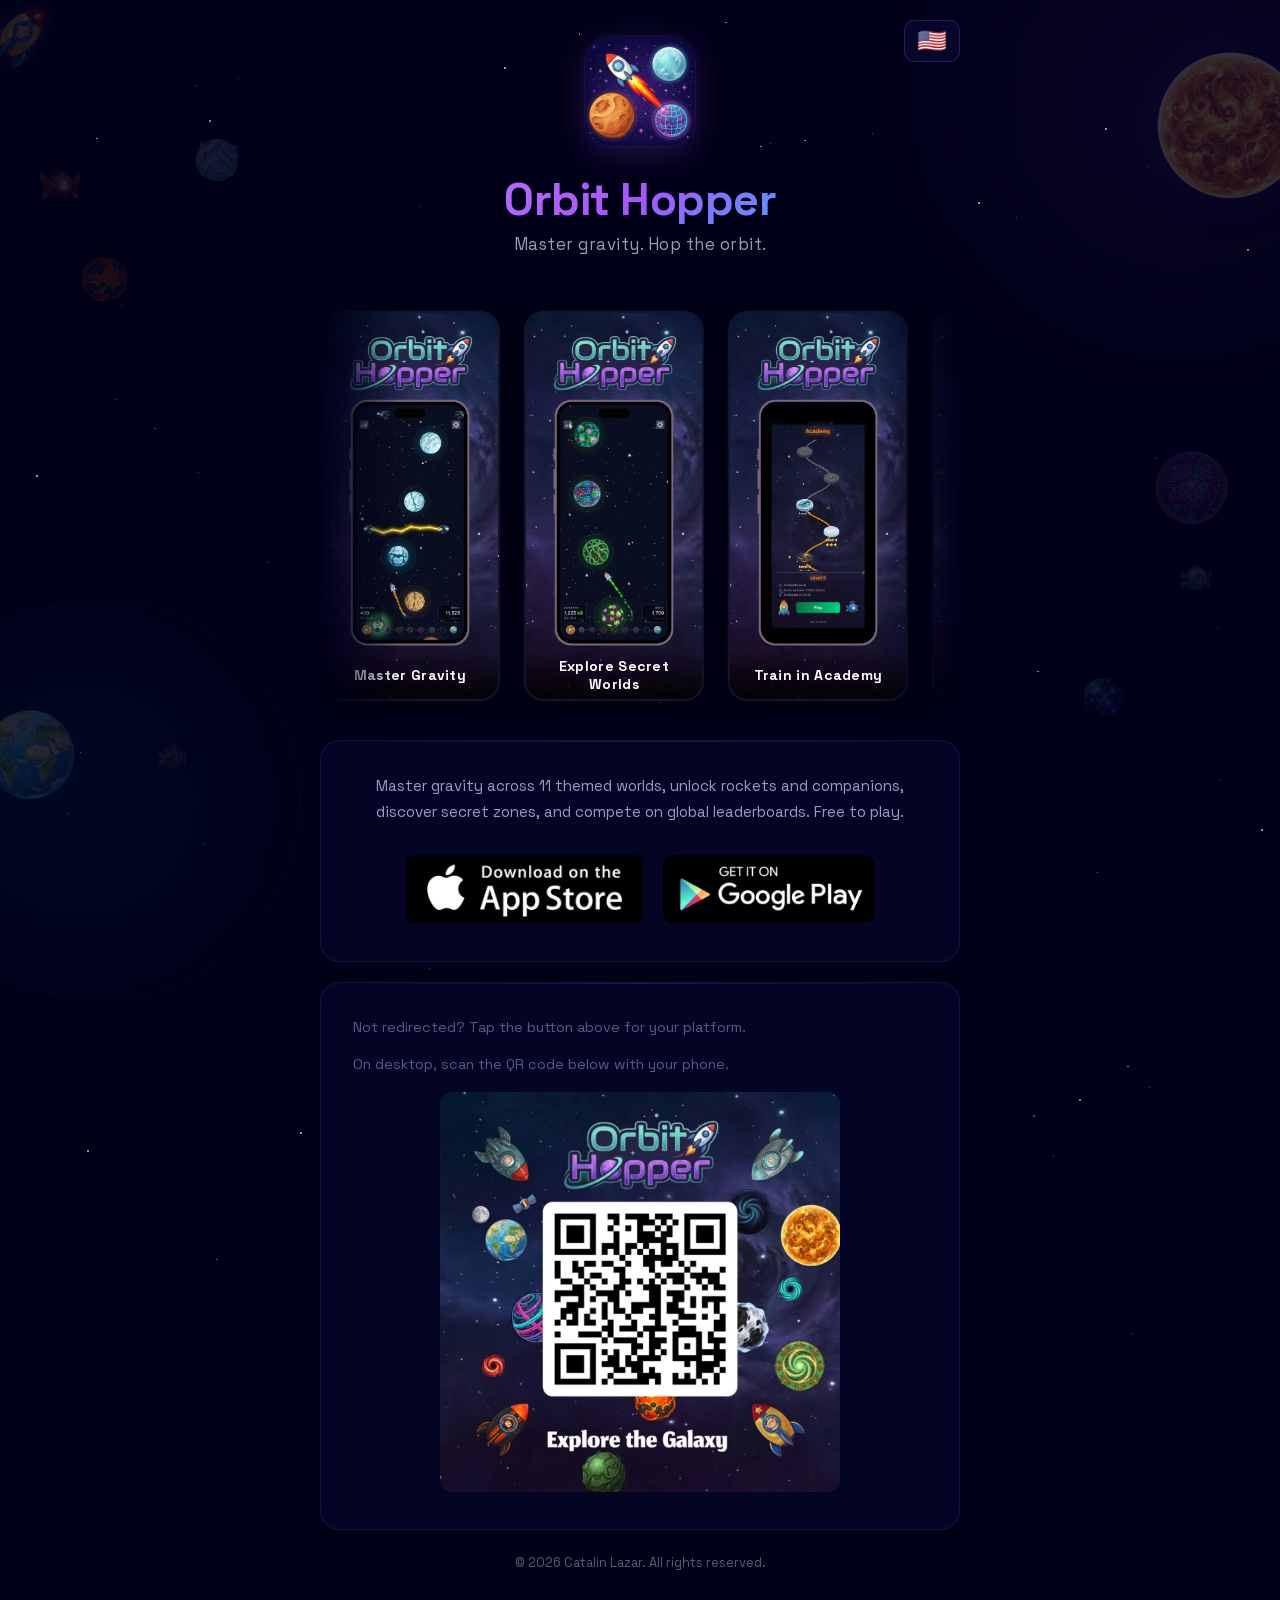
==== index.html @ 87f7fd0f "download buttons" ====
<!DOCTYPE html>
<html lang="en">
<head>
    <meta charset="UTF-8">
    <meta name="viewport" content="width=device-width, initial-scale=1.0">
    <link rel="icon" type="image/png" sizes="32x32" href="assets/logo.png">
    <link rel="icon" type="image/png" sizes="192x192" href="assets/logo.png">
    <link rel="apple-touch-icon" sizes="180x180" href="assets/logo.png">
    <meta name="theme-color" content="#000018">
    <title>Orbit Hopper - Physics Arcade Space Adventure</title>
    <meta name="description" content="Orbit Hopper — a physics-based arcade space game. Master gravity across 11 themed worlds, unlock rockets and companions, and compete on global leaderboards. Free on iOS and Android.">
    <link rel="canonical" href="https://orbit-hopper.com/">
    <meta property="og:type" content="website">
    <meta property="og:url" content="https://orbit-hopper.com/">
    <meta property="og:title" content="Orbit Hopper - Physics Arcade Space Adventure">
    <meta property="og:description" content="Master gravity across 11 themed worlds. Free on iOS and Android.">
    <meta property="og:image" content="https://orbit-hopper.com/assets/og-image.jpg">
    <meta property="og:image:alt" content="Orbit Hopper — Master gravity. Hop the orbit.">
    <meta name="twitter:card" content="summary_large_image">
    <meta name="twitter:title" content="Orbit Hopper - Physics Arcade Space Adventure">
    <meta name="twitter:description" content="Master gravity across 11 themed worlds. Free on iOS and Android.">
    <meta name="twitter:image" content="https://orbit-hopper.com/assets/og-image.jpg">
    <link rel="stylesheet" href="fonts.css">
    <link rel="stylesheet" href="carousel.css">
    <link rel="preload" as="image" href="assets/logo.png">
    <link rel="preload" as="image" href="assets/screenshot-1-540w.webp" type="image/webp">
    <style>
        * { margin: 0; padding: 0; box-sizing: border-box; }

        :root {
            --bg-deep: #000018;
            --bg-mid: #00002E;
            --accent-primary: #A855F7;
            --accent-primary-dark: #8B3FD4;
            --accent-cyan: #00E5FF;
            --accent-purple: #A855F7;
            --text-primary: #e8e8f0;
            --text-secondary: #9a9ac0;
            --text-muted: #5a5a7e;
            --card-bg: rgba(8, 8, 48, 0.6);
            --card-border: rgba(168,85,247,0.12);
        }

        body {
            font-family: 'Space Grotesk', -apple-system, BlinkMacSystemFont, 'Segoe UI', Roboto, sans-serif;
            background: var(--bg-deep);
            color: var(--text-primary);
            min-height: 100vh;
            overflow-x: hidden;
            position: relative;
        }

        /* ===== PARALLAX STARFIELD ===== */
        .stars-layer {
            position: fixed;
            inset: 0;
            pointer-events: none;
            z-index: 0;
        }
        .stars-far, .stars-mid, .stars-near {
            position: absolute;
            inset: -50%;
            width: 200%;
            height: 200%;
        }
        .star {
            position: absolute;
            border-radius: 50%;
            background: white;
        }
        .stars-far .star {
            width: 1px; height: 1px;
            opacity: 0.4;
            animation: twinkle-slow 6s ease-in-out infinite alternate;
        }
        .stars-mid .star {
            width: 1.5px; height: 1.5px;
            opacity: 0.6;
            animation: twinkle-mid 4s ease-in-out infinite alternate;
        }
        .stars-near .star {
            width: 2px; height: 2px;
            opacity: 0.8;
            animation: twinkle-fast 3s ease-in-out infinite alternate;
        }
        .star.colored-orange { background: var(--accent-primary); }
        .star.colored-cyan { background: var(--accent-cyan); }
        .star.colored-purple { background: var(--accent-purple); }

        @keyframes twinkle-slow {
            0%, 100% { opacity: 0.3; }
            50% { opacity: 0.6; }
        }
        @keyframes twinkle-mid {
            0%, 100% { opacity: 0.4; }
            50% { opacity: 0.8; }
        }
        @keyframes twinkle-fast {
            0%, 100% { opacity: 0.5; }
            50% { opacity: 1; }
        }

        /* ===== NEBULA GLOW ===== */
        .nebula {
            position: fixed;
            border-radius: 50%;
            filter: blur(80px);
            pointer-events: none;
            z-index: 0;
        }
        .nebula-1 {
            width: 500px; height: 500px;
            top: -150px; right: -150px;
            background: radial-gradient(circle, rgba(168,85,247,0.08) 0%, transparent 70%);
        }
        .nebula-2 {
            width: 400px; height: 400px;
            bottom: -100px; left: -120px;
            background: radial-gradient(circle, rgba(0,229,255,0.06) 0%, transparent 70%);
        }
        .nebula-3 {
            width: 300px; height: 300px;
            top: 40%; left: 50%;
            transform: translateX(-50%);
            background: radial-gradient(circle, rgba(168,85,247,0.04) 0%, transparent 70%);
        }

        /* ===== FLOATING PLANETS (real game assets) ===== */
        .scene-planet {
            position: fixed;
            pointer-events: none;
            z-index: 0;
        }
        .scene-planet img {
            width: 100%;
            height: 100%;
            object-fit: contain;
        }
        .planet-sun {
            width: 160px; height: 160px;
            top: 5%; right: -30px;
            opacity: 0.18;
            animation: float-slow 20s ease-in-out infinite;
            filter: drop-shadow(0 0 30px rgba(168,85,247,0.3));
        }
        .planet-earth {
            width: 110px; height: 110px;
            bottom: 10%; left: -25px;
            opacity: 0.16;
            animation: float-slow 25s ease-in-out infinite reverse;
            filter: drop-shadow(0 0 20px rgba(0,229,255,0.2));
        }
        .planet-neon {
            width: 75px; height: 75px;
            top: 50%; right: 4%;
            opacity: 0.14;
            animation: float-slow 18s ease-in-out infinite;
            filter: drop-shadow(0 0 15px rgba(168,85,247,0.2));
        }
        .planet-lava {
            width: 55px; height: 55px;
            top: 28%; left: 6%;
            opacity: 0.12;
            animation: float-slow 15s ease-in-out infinite;
            filter: drop-shadow(0 0 12px rgba(255,100,0,0.2));
        }
        .planet-crystal {
            width: 45px; height: 45px;
            top: 75%; right: 12%;
            opacity: 0.10;
            animation: float-slow 22s ease-in-out 3s infinite;
            filter: drop-shadow(0 0 10px rgba(0,150,255,0.15));
        }
        .planet-ice {
            width: 50px; height: 50px;
            top: 15%; left: 15%;
            opacity: 0.10;
            animation: float-slow 19s ease-in-out 1s infinite reverse;
            filter: drop-shadow(0 0 10px rgba(180,220,255,0.15));
        }

        @keyframes float-slow {
            0%, 100% { transform: translateY(0px) rotate(0deg); }
            33% { transform: translateY(-15px) rotate(1deg); }
            66% { transform: translateY(10px) rotate(-1deg); }
        }

        /* ===== FLOATING ROCKET ===== */
        .scene-rocket {
            position: fixed;
            z-index: 0;
            pointer-events: none;
            animation: rocket-drift 30s linear infinite;
            opacity: 0.18;
        }
        .scene-rocket img {
            width: 44px;
            height: auto;
            transform: rotate(45deg);
            filter: drop-shadow(0 0 10px rgba(168,85,247,0.5));
        }
        .scene-rocket .rocket-trail {
            position: absolute;
            bottom: 8px; left: 50%;
            width: 4px; height: 24px;
            background: linear-gradient(to bottom, rgba(168,85,247,0.7), rgba(0,229,255,0.3), transparent);
            transform: translateX(-50%) rotate(-30deg);
            transform-origin: top center;
            filter: blur(2px);
            border-radius: 2px;
        }

        @keyframes rocket-drift {
            0% { top: 85%; left: -5%; opacity: 0; }
            5% { opacity: 0.18; }
            90% { opacity: 0.18; }
            100% { top: -10%; left: 105%; opacity: 0; }
        }

        /* ===== SHOOTING STARS ===== */
        .shooting-star {
            position: fixed;
            pointer-events: none;
            z-index: 0;
            width: 80px;
            height: 1px;
            background: linear-gradient(to right, rgba(255,255,255,0.8), transparent);
            opacity: 0;
        }
        .shooting-star-1 {
            top: 15%; left: 20%;
            transform: rotate(-35deg);
            animation: shoot 8s 2s ease-out infinite;
        }
        .shooting-star-2 {
            top: 40%; left: 60%;
            transform: rotate(45deg);
            animation: shoot 12s 6s ease-out infinite;
        }
        .shooting-star-3 {
            top: 70%; left: 10%;
            transform: rotate(-40deg);
            animation: shoot 10s 9s ease-out infinite;
        }

        @keyframes shoot {
            0% { opacity: 0; transform: rotate(-35deg) translateX(0); }
            2% { opacity: 1; }
            8% { opacity: 0; transform: rotate(-35deg) translateX(300px); }
            100% { opacity: 0; }
        }

        /* ===== ORBITAL RINGS ===== */
        .orbit-ring {
            position: fixed;
            border: 1px solid rgba(168,85,247,0.04);
            border-radius: 50%;
            pointer-events: none;
            z-index: 0;
            animation: orbit-spin 60s linear infinite;
        }
        .orbit-ring-1 {
            width: 600px; height: 600px;
            top: -200px; right: -200px;
        }
        .orbit-ring-2 {
            width: 400px; height: 400px;
            bottom: -100px; left: -100px;
            animation-duration: 45s;
            animation-direction: reverse;
            border-color: rgba(0,229,255,0.04);
        }

        @keyframes orbit-spin {
            from { transform: rotate(0deg); }
            to { transform: rotate(360deg); }
        }

        /* ===== COMPANION CHARACTERS (real game assets) ===== */
        .companion {
            position: fixed;
            pointer-events: none;
            z-index: 0;
        }
        .companion img {
            width: 100%;
            height: 100%;
            object-fit: contain;
        }
        .companion-1 {
            width: 45px; height: 45px;
            top: 18%; left: 3%;
            opacity: 0.12;
            animation: float-companion 12s ease-in-out infinite;
            filter: drop-shadow(0 0 6px rgba(168,85,247,0.3));
        }
        .companion-2 {
            width: 40px; height: 40px;
            top: 62%; right: 5%;
            opacity: 0.10;
            animation: float-companion 16s ease-in-out infinite reverse;
            filter: drop-shadow(0 0 6px rgba(0,229,255,0.3));
        }
        .companion-3 {
            width: 38px; height: 38px;
            top: 82%; left: 12%;
            opacity: 0.10;
            animation: float-companion 14s ease-in-out 2s infinite;
            filter: drop-shadow(0 0 6px rgba(168,85,247,0.3));
        }
        @keyframes float-companion {
            0%, 100% { transform: translateY(0px) scale(1); }
            50% { transform: translateY(-20px) scale(1.1); }
        }

        /* ===== PAGE LAYOUT ===== */
        .page-wrapper {
            display: flex;
            justify-content: center;
            align-items: center;
            min-height: 100vh;
            padding: 20px;
            position: relative;
            z-index: 1;
        }

        .container {
            max-width: 640px;
            width: 100%;
            text-align: center;
            position: relative;
        }

        /* ===== NAVIGATION ===== */
        .back-link {
            display: inline-flex;
            align-items: center;
            gap: 6px;
            text-align: left;
            margin-bottom: 2rem;
            font-size: 0.85rem;
            color: var(--text-muted);
            text-decoration: none;
            transition: all 0.3s ease;
            float: left;
        }
        .back-link:hover {
            color: var(--accent-cyan);
            transform: translateX(-3px);
            text-decoration: none;
        }

        /* ===== HERO ===== */
        .hero {
            clear: both;
            padding-top: 1rem;
            margin-bottom: 2.5rem;
        }
        .logo {
            width: 110px;
            height: 110px;
            margin: 0 auto 1.25rem;
            border-radius: 24px;
            box-shadow: 0 8px 32px rgba(168,85,247,0.2), 0 0 0 1px rgba(168,85,247,0.1);
            transition: transform 0.4s ease, box-shadow 0.4s ease;
        }
        .logo:hover {
            transform: scale(1.05) translateY(-2px);
            box-shadow: 0 12px 40px rgba(168,85,247,0.3), 0 0 0 1px rgba(168,85,247,0.2);
        }
        h1 {
            font-size: 2.8rem;
            font-weight: 700;
            margin-bottom: 0.3rem;
            background: linear-gradient(135deg, #C084FC, #A855F7, #00E5FF);
            -webkit-background-clip: text;
            -webkit-text-fill-color: transparent;
            background-clip: text;
            letter-spacing: -0.5px;
        }
        .tagline {
            font-size: 1.05rem;
            color: var(--text-secondary);
            letter-spacing: 0.5px;
        }

        /* ===== CARDS ===== */
        .card {
            background: var(--card-bg);
            border: 1px solid var(--card-border);
            border-radius: 20px;
            padding: 2rem;
            margin-bottom: 1.25rem;
            text-align: center;
            backdrop-filter: blur(12px);
            -webkit-backdrop-filter: blur(12px);
            transition: all 0.4s ease;
            position: relative;
            overflow: hidden;
        }
        .card::before {
            content: '';
            position: absolute;
            top: 0; left: 0; right: 0;
            height: 1px;
            background: linear-gradient(90deg, transparent, rgba(168,85,247,0.2), transparent);
        }
        .card:hover {
            border-color: rgba(168,85,247,0.22);
            transform: translateY(-2px);
            box-shadow: 0 8px 30px rgba(0,0,0,0.3), 0 0 0 1px rgba(168,85,247,0.08);
        }
        .card p {
            line-height: 1.7;
            color: var(--text-secondary);
            margin-bottom: 0.75rem;
            font-size: 0.95rem;
        }

        /* ===== REDIRECT STATUS ===== */
        .redirect-msg {
            font-size: 1.05rem;
            color: var(--accent-cyan);
            margin-bottom: 1.5rem;
            font-weight: 500;
        }

        /* ===== STORE BUTTONS ===== */
        .store-buttons {
            display: flex;
            flex-wrap: wrap;
            justify-content: center;
            align-items: center;
            gap: 1rem 1.25rem;
            margin-top: 0.5rem;
            padding: 6px 0;
        }
        .store-btn {
            display: block;
            line-height: 0;
            transition: transform 0.3s ease;
        }
        .store-btn:hover {
            transform: translateY(-3px) scale(1.02);
            text-decoration: none;
        }
        .store-btn img {
            display: block;
            width: auto;
            height: clamp(46px, 11vw, 68px);
        }

        a {
            color: var(--accent-cyan);
            text-decoration: none;
        }
        a:hover {
            text-decoration: underline;
        }

        .footer {
            margin-top: 1.5rem;
            padding-bottom: 2rem;
            font-size: 0.8rem;
            color: var(--text-muted);
        }

        .spinner {
            display: inline-block;
            width: 18px;
            height: 18px;
            border: 2px solid var(--accent-cyan);
            border-top-color: transparent;
            border-radius: 50%;
            animation: spin 0.8s linear infinite;
            vertical-align: middle;
            margin-right: 0.5rem;
        }
        @keyframes spin {
            to { transform: rotate(360deg); }
        }
        #redirect-status {
            display: none;
        }

        .hint-card {
            text-align: left;
        }
        .hint-card p {
            font-size: 0.9rem;
            color: var(--text-muted);
        }

        /* ===== RESPONSIVE ===== */
        @media (max-width: 640px) {
            h1 { font-size: 2.2rem; }
            .card { padding: 1.5rem; }
            .planet-sun { width: 110px; height: 110px; }
            .planet-earth { width: 80px; height: 80px; }
            .planet-neon { width: 50px; height: 50px; }
            .planet-lava { width: 40px; height: 40px; }
            .planet-crystal { width: 30px; height: 30px; }
            .planet-ice { width: 35px; height: 35px; }
        }
    </style>
</head>
<body>
    <!-- Parallax Starfield -->
    <div class="stars-layer">
        <div class="stars-far" id="stars-far"></div>
        <div class="stars-mid" id="stars-mid"></div>
        <div class="stars-near" id="stars-near"></div>
    </div>

    <!-- Nebula Glows -->
    <div class="nebula nebula-1"></div>
    <div class="nebula nebula-2"></div>
    <div class="nebula nebula-3"></div>

    <!-- Orbital Rings -->
    <div class="orbit-ring orbit-ring-1"></div>
    <div class="orbit-ring orbit-ring-2"></div>

    <!-- Floating Planets (real game assets) -->
    <div class="scene-planet planet-sun"><img src="assets/sun.png" alt=""></div>
    <div class="scene-planet planet-earth"><img src="assets/earth.png" alt=""></div>
    <div class="scene-planet planet-neon"><img src="assets/planets/neon.png" alt=""></div>
    <div class="scene-planet planet-lava"><img src="assets/planets/lava.png" alt=""></div>
    <div class="scene-planet planet-crystal"><img src="assets/planets/crystal.png" alt=""></div>
    <div class="scene-planet planet-ice"><img src="assets/planets/ice.png" alt=""></div>

    <!-- Floating Rocket -->
    <div class="scene-rocket">
        <img src="assets/rockets/rocket_commander.png" alt="">
        <div class="rocket-trail"></div>
    </div>

    <!-- Shooting Stars -->
    <div class="shooting-star shooting-star-1"></div>
    <div class="shooting-star shooting-star-2"></div>
    <div class="shooting-star shooting-star-3"></div>

    <!-- Companions (real game assets) -->
    <div class="companion companion-1"><img src="assets/companions/companion_phoenix.png" alt=""></div>
    <div class="companion companion-2"><img src="assets/companions/companion_orbiter.png" alt=""></div>
    <div class="companion companion-3"><img src="assets/companions/companion_sentinel.png" alt=""></div>

    <!-- Page Content -->
    <div class="page-wrapper">
        <div class="container">
            <div class="hero">
                <img class="logo" src="assets/logo.png" alt="Orbit Hopper">
                <h1>Orbit Hopper</h1>
                <p class="tagline" data-i18n="landing_tagline">Master gravity. Hop the orbit.</p>
            </div>

            <!-- Screenshot Carousel -->
            <div class="carousel-section">
                <div class="carousel-track" id="carousel-track">
                    <div class="carousel-item"><div class="carousel-frame"><picture><source type="image/webp" srcset="assets/screenshot-1-540w.webp"><img src="assets/screenshot-1.png" alt="Master Gravity" loading="lazy"></picture><span class="carousel-caption" data-i18n="ss_1">Master Gravity</span></div></div>
                    <div class="carousel-item"><div class="carousel-frame"><picture><source type="image/webp" srcset="assets/screenshot-2-540w.webp"><img src="assets/screenshot-2.png" alt="Explore Secret Worlds" loading="lazy"></picture><span class="carousel-caption" data-i18n="ss_2">Explore Secret Worlds</span></div></div>
                    <div class="carousel-item"><div class="carousel-frame"><picture><source type="image/webp" srcset="assets/screenshot-3-540w.webp"><img src="assets/screenshot-3.png" alt="Train in Academy" loading="lazy"></picture><span class="carousel-caption" data-i18n="ss_3">Train in Academy</span></div></div>
                    <div class="carousel-item"><div class="carousel-frame"><picture><source type="image/webp" srcset="assets/screenshot-4-540w.webp"><img src="assets/screenshot-4.png" alt="Complete Events" loading="lazy"></picture><span class="carousel-caption" data-i18n="ss_4">Complete Events</span></div></div>
                    <div class="carousel-item"><div class="carousel-frame"><picture><source type="image/webp" srcset="assets/screenshot-5-540w.webp"><img src="assets/screenshot-5.png" alt="Unlock Your Potential" loading="lazy"></picture><span class="carousel-caption" data-i18n="ss_5">Unlock Your Potential</span></div></div>
                    <div class="carousel-item"><div class="carousel-frame"><picture><source type="image/webp" srcset="assets/screenshot-6-540w.webp"><img src="assets/screenshot-6.png" alt="Take Risks" loading="lazy"></picture><span class="carousel-caption" data-i18n="ss_6">Take Risks</span></div></div>
                    <div class="carousel-item"><div class="carousel-frame"><picture><source type="image/webp" srcset="assets/screenshot-7-540w.webp"><img src="assets/screenshot-7.png" alt="Find New Friends" loading="lazy"></picture><span class="carousel-caption" data-i18n="ss_7">Find New Friends</span></div></div>
                    <div class="carousel-item"><div class="carousel-frame"><picture><source type="image/webp" srcset="assets/screenshot-8-540w.webp"><img src="assets/screenshot-8.png" alt="Find Your Way Home" loading="lazy"></picture><span class="carousel-caption" data-i18n="ss_8">Find Your Way Home</span></div></div>
                </div>
            </div>

            <div class="card">
                <p style="margin-bottom: 1.5rem;" data-i18n="download_desc">Master gravity across 11 themed worlds, unlock rockets and companions, discover secret zones, and compete on global leaderboards. Free to play.</p>

                <div class="store-buttons">
                    <a id="btn-appstore" class="store-btn" href="#" target="_blank" rel="noopener" aria-label="Download on the App Store">
                        <picture>
                            <source type="image/webp" srcset="assets/app-store-540w.webp">
                            <img src="assets/app-store.png" alt="Download on the App Store" width="540" height="155">
                        </picture>
                    </a>
                    <a id="btn-playstore" class="store-btn" href="#" target="_blank" rel="noopener" aria-label="Get it on Google Play">
                        <picture>
                            <source type="image/webp" srcset="assets/google-play-540w.webp">
                            <img src="assets/google-play.png" alt="Get it on Google Play" width="540" height="174">
                        </picture>
                    </a>
                </div>
            </div>

            <div class="card hint-card">
                <p data-i18n="download_hint_1">Not redirected? Tap the button above for your platform.</p>
                <p data-i18n="download_hint_2">On desktop, scan the QR code below with your phone.</p>
                <picture style="display:block; text-align:center; margin-top:1rem;">
                    <source type="image/webp" srcset="assets/qr-download-300w.webp 300w, assets/qr-download-540w.webp 540w" sizes="(max-width: 400px) 300px, 540px">
                    <img src="assets/qr-download.png" alt="QR Code - Download Orbit Hopper" loading="lazy" style="width:100%; max-width:400px; height:auto; border-radius:12px;">
                </picture>
            </div>

            <p class="footer" data-i18n="footer">&copy; 2026 Catalin Lazar. All rights reserved.</p>
        </div>
    </div>

    <script>
        document.getElementById('btn-appstore').href = 'https://apps.apple.com/us/app/orbit-hopper/id6759779021';
        document.getElementById('btn-playstore').href = 'https://play.google.com/store/apps/details?id=com.orbithop.orbit_hop';
    </script>

    <!-- Lightbox -->
    <div class="lightbox" id="lightbox">
        <div class="lightbox-content">
            <img id="lightbox-img" src="" alt="Screenshot">
            <span class="lightbox-caption" id="lightbox-caption"></span>
        </div>
    </div>

    <link rel="stylesheet" href="i18n.css">
    <script src="translations.js"></script>
    <script src="carousel.js"></script>
    <script>document.addEventListener('DOMContentLoaded', initI18n);</script>

    <script type="module" src="ref-tracking.js"></script>
</body>
</html>
---- fonts.css ----
/* latin-ext */
@font-face {
  font-family: 'Space Grotesk';
  font-style: normal;
  font-weight: 400;
  font-display: block;
  src: url(assets/fonts/space-grotesk-latin-ext-400.woff2) format('woff2');
  unicode-range: U+0100-02BA, U+02BD-02C5, U+02C7-02CC, U+02CE-02D7, U+02DD-02FF, U+0304, U+0308, U+0329, U+1D00-1DBF, U+1E00-1E9F, U+1EF2-1EFF, U+2020, U+20A0-20AB, U+20AD-20C0, U+2113, U+2C60-2C7F, U+A720-A7FF;
}
/* latin */
@font-face {
  font-family: 'Space Grotesk';
  font-style: normal;
  font-weight: 400;
  font-display: block;
  src: url(assets/fonts/space-grotesk-latin-400.woff2) format('woff2');
  unicode-range: U+0000-00FF, U+0131, U+0152-0153, U+02BB-02BC, U+02C6, U+02DA, U+02DC, U+0304, U+0308, U+0329, U+2000-206F, U+20AC, U+2122, U+2191, U+2193, U+2212, U+2215, U+FEFF, U+FFFD;
}
/* latin-ext */
@font-face {
  font-family: 'Space Grotesk';
  font-style: normal;
  font-weight: 500;
  font-display: block;
  src: url(assets/fonts/space-grotesk-latin-ext-500.woff2) format('woff2');
  unicode-range: U+0100-02BA, U+02BD-02C5, U+02C7-02CC, U+02CE-02D7, U+02DD-02FF, U+0304, U+0308, U+0329, U+1D00-1DBF, U+1E00-1E9F, U+1EF2-1EFF, U+2020, U+20A0-20AB, U+20AD-20C0, U+2113, U+2C60-2C7F, U+A720-A7FF;
}
/* latin */
@font-face {
  font-family: 'Space Grotesk';
  font-style: normal;
  font-weight: 500;
  font-display: block;
  src: url(assets/fonts/space-grotesk-latin-500.woff2) format('woff2');
  unicode-range: U+0000-00FF, U+0131, U+0152-0153, U+02BB-02BC, U+02C6, U+02DA, U+02DC, U+0304, U+0308, U+0329, U+2000-206F, U+20AC, U+2122, U+2191, U+2193, U+2212, U+2215, U+FEFF, U+FFFD;
}
/* latin-ext */
@font-face {
  font-family: 'Space Grotesk';
  font-style: normal;
  font-weight: 600;
  font-display: block;
  src: url(assets/fonts/space-grotesk-latin-ext-600.woff2) format('woff2');
  unicode-range: U+0100-02BA, U+02BD-02C5, U+02C7-02CC, U+02CE-02D7, U+02DD-02FF, U+0304, U+0308, U+0329, U+1D00-1DBF, U+1E00-1E9F, U+1EF2-1EFF, U+2020, U+20A0-20AB, U+20AD-20C0, U+2113, U+2C60-2C7F, U+A720-A7FF;
}
/* latin */
@font-face {
  font-family: 'Space Grotesk';
  font-style: normal;
  font-weight: 600;
  font-display: block;
  src: url(assets/fonts/space-grotesk-latin-600.woff2) format('woff2');
  unicode-range: U+0000-00FF, U+0131, U+0152-0153, U+02BB-02BC, U+02C6, U+02DA, U+02DC, U+0304, U+0308, U+0329, U+2000-206F, U+20AC, U+2122, U+2191, U+2193, U+2212, U+2215, U+FEFF, U+FFFD;
}
/* latin-ext */
@font-face {
  font-family: 'Space Grotesk';
  font-style: normal;
  font-weight: 700;
  font-display: block;
  src: url(assets/fonts/space-grotesk-latin-ext-700.woff2) format('woff2');
  unicode-range: U+0100-02BA, U+02BD-02C5, U+02C7-02CC, U+02CE-02D7, U+02DD-02FF, U+0304, U+0308, U+0329, U+1D00-1DBF, U+1E00-1E9F, U+1EF2-1EFF, U+2020, U+20A0-20AB, U+20AD-20C0, U+2113, U+2C60-2C7F, U+A720-A7FF;
}
/* latin */
@font-face {
  font-family: 'Space Grotesk';
  font-style: normal;
  font-weight: 700;
  font-display: block;
  src: url(assets/fonts/space-grotesk-latin-700.woff2) format('woff2');
  unicode-range: U+0000-00FF, U+0131, U+0152-0153, U+02BB-02BC, U+02C6, U+02DA, U+02DC, U+0304, U+0308, U+0329, U+2000-206F, U+20AC, U+2122, U+2191, U+2193, U+2212, U+2215, U+FEFF, U+FFFD;
}
---- carousel.css ----
/* ===== SCREENSHOT CAROUSEL ===== */
.carousel-section {
    margin-bottom: 1.5rem;
    overflow: hidden;
    position: relative;
    padding: 1rem 0;
}
.carousel-section::before,
.carousel-section::after {
    content: '';
    position: absolute;
    top: 0;
    bottom: 0;
    width: 80px;
    z-index: 2;
    pointer-events: none;
}
.carousel-section::before {
    left: 0;
    background: linear-gradient(to right, var(--bg-deep), transparent);
}
.carousel-section::after {
    right: 0;
    background: linear-gradient(to left, var(--bg-deep), transparent);
}

.carousel-track {
    display: flex;
    gap: 1.5rem;
    animation: carousel-scroll 40s linear infinite;
    width: max-content;
    cursor: grab;
    user-select: none;
    -webkit-user-select: none;
    will-change: transform;
    backface-visibility: hidden;
    -webkit-backface-visibility: hidden;
}
.carousel-track.paused {
    animation-play-state: paused;
}
.carousel-track.dragging {
    cursor: grabbing;
}

.carousel-item {
    flex-shrink: 0;
    width: 180px;
    text-align: center;
}
.carousel-frame {
    position: relative;
    border-radius: 20px;
    overflow: hidden;
    border: 2px solid rgba(255,255,255,0.08);
    box-shadow: 0 8px 32px rgba(0,0,0,0.5), 0 0 0 1px rgba(168,85,247,0.06);
    transition: all 0.4s ease;
    aspect-ratio: 1242 / 2688;
    cursor: pointer;
}
.carousel-frame:hover {
    border-color: rgba(168,85,247,0.25);
    box-shadow: 0 12px 40px rgba(0,0,0,0.6), 0 0 20px rgba(168,85,247,0.1);
    transform: scale(1.03);
}
.carousel-frame picture {
    display: contents;
}
.carousel-frame img {
    width: 100%;
    height: 100%;
    object-fit: cover;
    display: block;
    pointer-events: none;
    image-rendering: -webkit-optimize-contrast;
    backface-visibility: hidden;
    -webkit-backface-visibility: hidden;
}

/* ===== SCREENSHOT CAPTIONS ===== */
.carousel-caption,
.lightbox-caption {
    position: absolute;
    bottom: 0;
    left: 0;
    right: 0;
    height: 12%;
    display: flex;
    align-items: center;
    justify-content: center;
    padding: 0 8%;
    text-align: center;
    font-family: 'Space Grotesk', -apple-system, BlinkMacSystemFont, 'Segoe UI', Roboto, sans-serif;
    font-size: 14px;
    font-weight: 700;
    color: #fff;
    line-height: 1.3;
    letter-spacing: 0.3px;
    background: linear-gradient(to top, rgba(0,0,0,0.85) 0%, rgba(0,0,0,0.4) 60%, transparent 100%);
    text-shadow: 0 1px 4px rgba(0,0,0,0.7), 0 0 12px rgba(168,85,247,0.3);
    pointer-events: none;
    word-wrap: break-word;
    overflow-wrap: break-word;
}

@keyframes carousel-scroll {
    0% { transform: translateX(0); }
    100% { transform: translateX(-50%); }
}

/* ===== LIGHTBOX ===== */
.lightbox {
    display: none;
    position: fixed;
    inset: 0;
    z-index: 1000;
    background: rgba(0,0,0,0.92);
    backdrop-filter: blur(8px);
    -webkit-backdrop-filter: blur(8px);
    justify-content: center;
    align-items: center;
    cursor: pointer;
    opacity: 0;
    transition: opacity 0.3s ease;
}
.lightbox.active {
    display: flex;
    opacity: 1;
    overscroll-behavior: contain;
    touch-action: none;
}
.lightbox-content {
    position: relative;
    max-height: 90vh;
    max-width: 90vw;
    border-radius: 20px;
    overflow: hidden;
    box-shadow: 0 0 60px rgba(168,85,247,0.2);
    transform: scale(0.9);
    transition: transform 0.3s ease;
}
.lightbox.active .lightbox-content {
    transform: scale(1);
}
.lightbox-caption {
    font-size: 24px;
}
.lightbox-content img {
    max-height: 90vh;
    max-width: 90vw;
    object-fit: contain;
    display: block;
}

/* ===== CAROUSEL RESPONSIVE ===== */
@media (max-width: 640px) {
    .carousel-item { width: 150px; }
    .carousel-section::before,
    .carousel-section::after { width: 40px; }
}
---- i18n.css ----
/* ===== LANGUAGE SWITCHER ===== */
.lang-switcher {
    position: absolute;
    top: 0;
    right: 0;
    z-index: 1000;
}
.lang-btn {
    background: rgba(8, 8, 48, 0.8);
    border: 1px solid rgba(168, 85, 247, 0.25);
    border-radius: 10px;
    padding: 8px 12px;
    cursor: pointer;
    backdrop-filter: blur(12px);
    -webkit-backdrop-filter: blur(12px);
    transition: border-color 0.2s, background 0.2s;
    position: relative;
}
.lang-btn:hover {
    border-color: rgba(168, 85, 247, 0.5);
    background: rgba(8, 8, 48, 0.95);
}
.lang-flag {
    font-size: 24px;
    line-height: 1;
}
.lang-dropdown {
    position: absolute;
    top: calc(100% + 8px);
    right: 0;
    left: auto;
    background: rgba(8, 8, 48, 0.95);
    border: 1px solid rgba(168, 85, 247, 0.25);
    border-radius: 12px;
    padding: 6px;
    min-width: 160px;
    opacity: 0;
    visibility: hidden;
    transform: translateY(-8px);
    transition: opacity 0.2s, visibility 0.2s, transform 0.2s;
    backdrop-filter: blur(16px);
    -webkit-backdrop-filter: blur(16px);
}
.lang-dropdown.open {
    opacity: 1;
    visibility: visible;
    transform: translateY(0);
}
.lang-option {
    display: flex;
    align-items: center;
    gap: 10px;
    padding: 8px 12px;
    border-radius: 8px;
    text-decoration: none;
    color: #9a9ac0;
    font-size: 14px;
    transition: background 0.15s, color 0.15s;
}
.lang-option:hover {
    background: rgba(168, 85, 247, 0.15);
    color: #e8e8f0;
}
.lang-option.active {
    color: #A855F7;
    font-weight: 600;
}
.lang-opt-flag {
    font-size: 20px;
    line-height: 1;
}
.lang-opt-name {
    font-family: 'Space Grotesk', sans-serif;
}
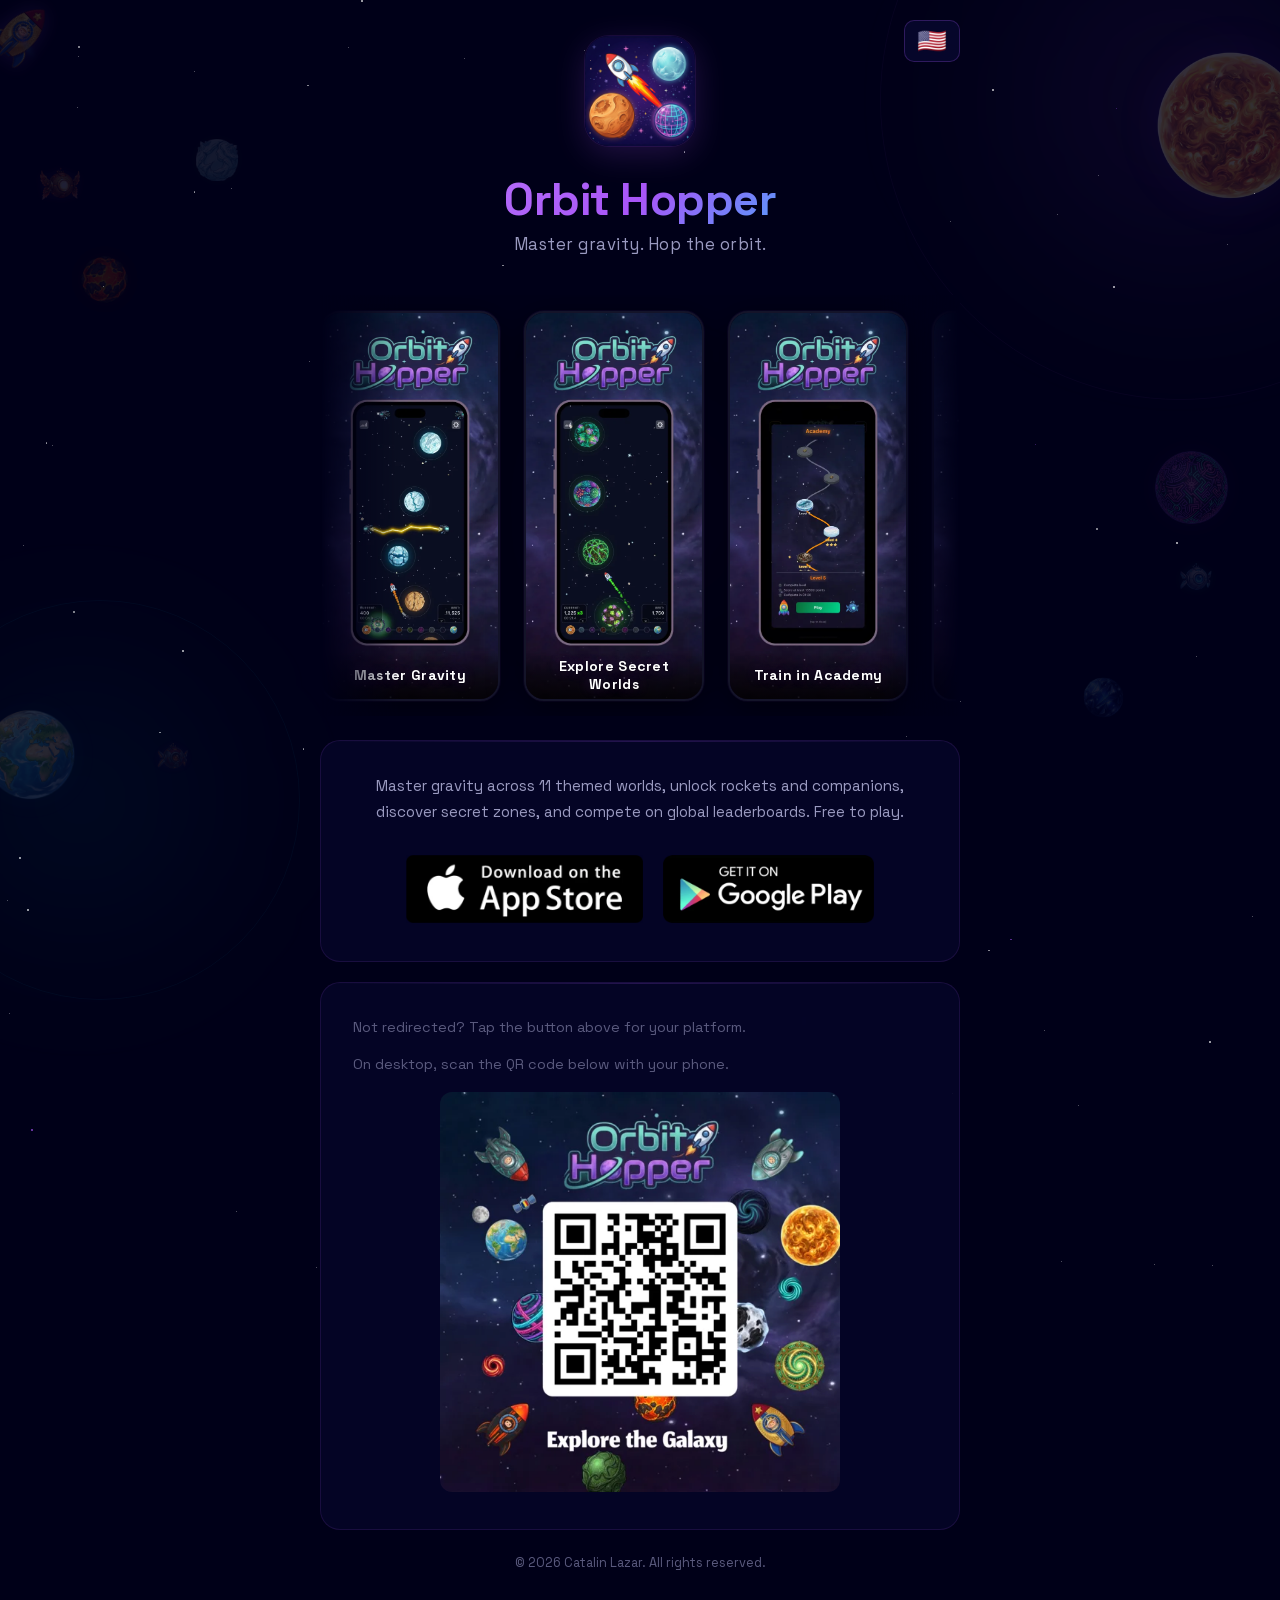
==== commit 18ed7f93: "removed US" ====
--- a/index.html
+++ b/index.html
@@ -601,7 +601,7 @@
     </div>
 
     <script>
-        document.getElementById('btn-appstore').href = 'https://apps.apple.com/us/app/orbit-hopper/id6759779021';
+        document.getElementById('btn-appstore').href = 'https://apps.apple.com/app/id6759779021';
         document.getElementById('btn-playstore').href = 'https://play.google.com/store/apps/details?id=com.orbithop.orbit_hop';
     </script>
 
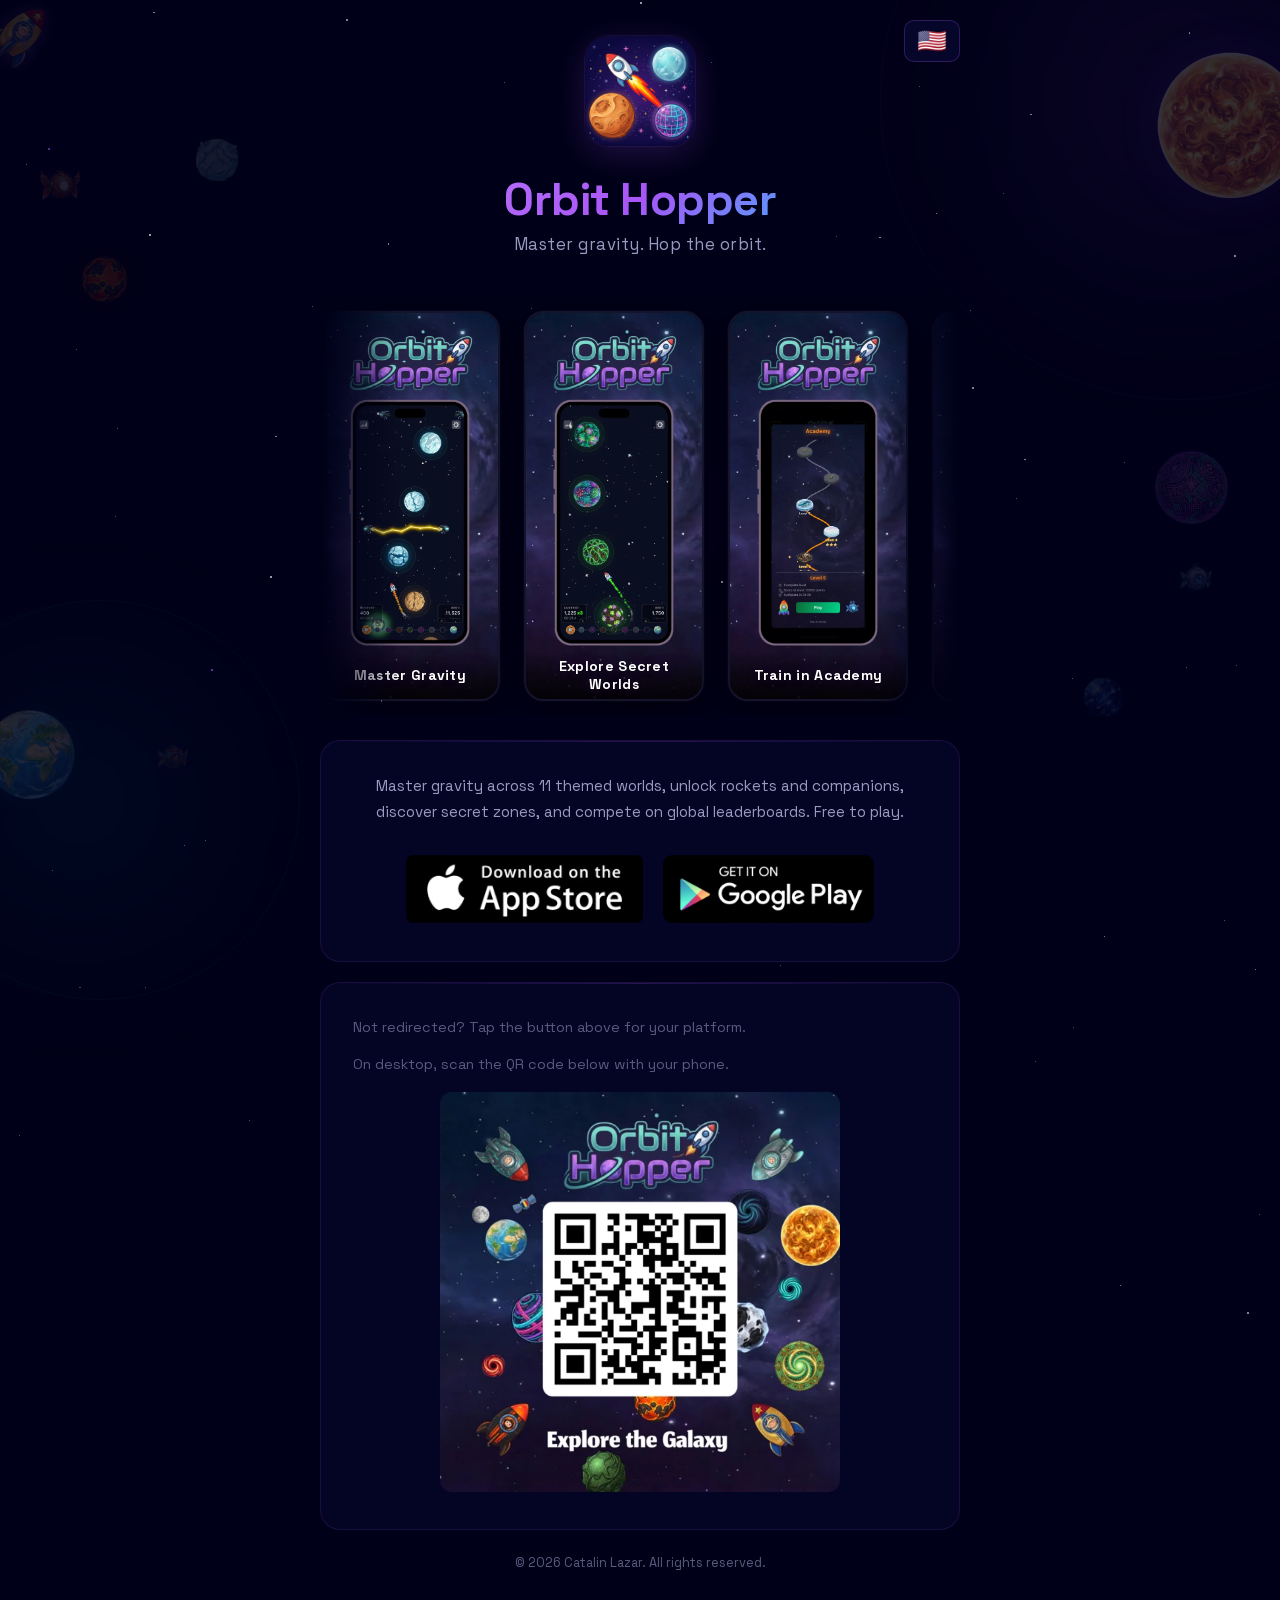
==== commit e3c89ebf: "updates" ====
--- a/index.html
+++ b/index.html
@@ -425,6 +425,22 @@
             font-weight: 500;
         }
 
+        /* ===== UNAVAILABLE TAGLINE (swapped in when Remote Config is_available = false) ===== */
+        .tagline.unavailable {
+            display: inline-block;
+            background: rgba(255, 200, 80, 0.06);
+            border: 1px solid rgba(255, 200, 80, 0.25);
+            border-radius: 12px;
+            padding: 0.8rem 1.25rem;
+            color: #ffd480;
+            font-size: 0.95rem;
+            font-weight: 500;
+            letter-spacing: 0;
+            line-height: 1.5;
+            max-width: 92%;
+            margin-top: 0.35rem;
+        }
+
         /* ===== STORE BUTTONS ===== */
         .store-buttons {
             display: flex;
@@ -569,6 +585,10 @@
             </div>
 
             <div class="card">
+                <p id="redirect-status" class="redirect-msg">
+                    <span class="spinner"></span> <span data-i18n="redirecting">Redirecting you to the store...</span>
+                </p>
+
                 <p style="margin-bottom: 1.5rem;" data-i18n="download_desc">Master gravity across 11 themed worlds, unlock rockets and companions, discover secret zones, and compete on global leaderboards. Free to play.</p>
 
                 <div class="store-buttons">
@@ -600,9 +620,43 @@
         </div>
     </div>
 
-    <script>
-        document.getElementById('btn-appstore').href = 'https://apps.apple.com/app/id6759779021';
-        document.getElementById('btn-playstore').href = 'https://play.google.com/store/apps/details?id=com.orbithop.orbit_hop';
+    <script type="module">
+        import { getIsAvailable } from './firebase-config.js';
+
+        const APP_STORE_URL = 'https://apps.apple.com/app/id6759779021';
+        const PLAY_STORE_URL = 'https://play.google.com/store/apps/details?id=com.orbithop.orbit_hop';
+
+        const ua = navigator.userAgent || navigator.vendor || window.opera;
+        const isIOS = /iPad|iPhone|iPod/.test(ua) && !window.MSStream;
+        const isAndroid = /android/i.test(ua);
+
+        document.getElementById('btn-appstore').href = APP_STORE_URL;
+        document.getElementById('btn-playstore').href = PLAY_STORE_URL;
+
+        function redirectToStore(url) {
+            const status = document.getElementById('redirect-status');
+            status.style.display = 'block';
+            setTimeout(() => { window.location.href = url; }, 1500);
+            // Hide the indicator after redirect (user may return via back button)
+            setTimeout(() => { status.style.display = 'none'; }, 3000);
+        }
+
+        const isAvailable = await getIsAvailable();
+
+        if (!isAvailable) {
+            const tagline = document.querySelector('.tagline');
+            if (tagline) {
+                const lang = document.documentElement.lang || 'en';
+                const dict = (window.TRANSLATIONS && window.TRANSLATIONS[lang]) || (window.TRANSLATIONS && window.TRANSLATIONS.en) || {};
+                tagline.textContent = dict.unavailable_banner || tagline.textContent;
+                tagline.setAttribute('data-i18n', 'unavailable_banner');
+                tagline.classList.add('unavailable');
+            }
+        } else if (isIOS && APP_STORE_URL !== '#') {
+            redirectToStore(APP_STORE_URL);
+        } else if (isAndroid && PLAY_STORE_URL !== '#') {
+            redirectToStore(PLAY_STORE_URL);
+        }
     </script>
 
     <!-- Lightbox -->
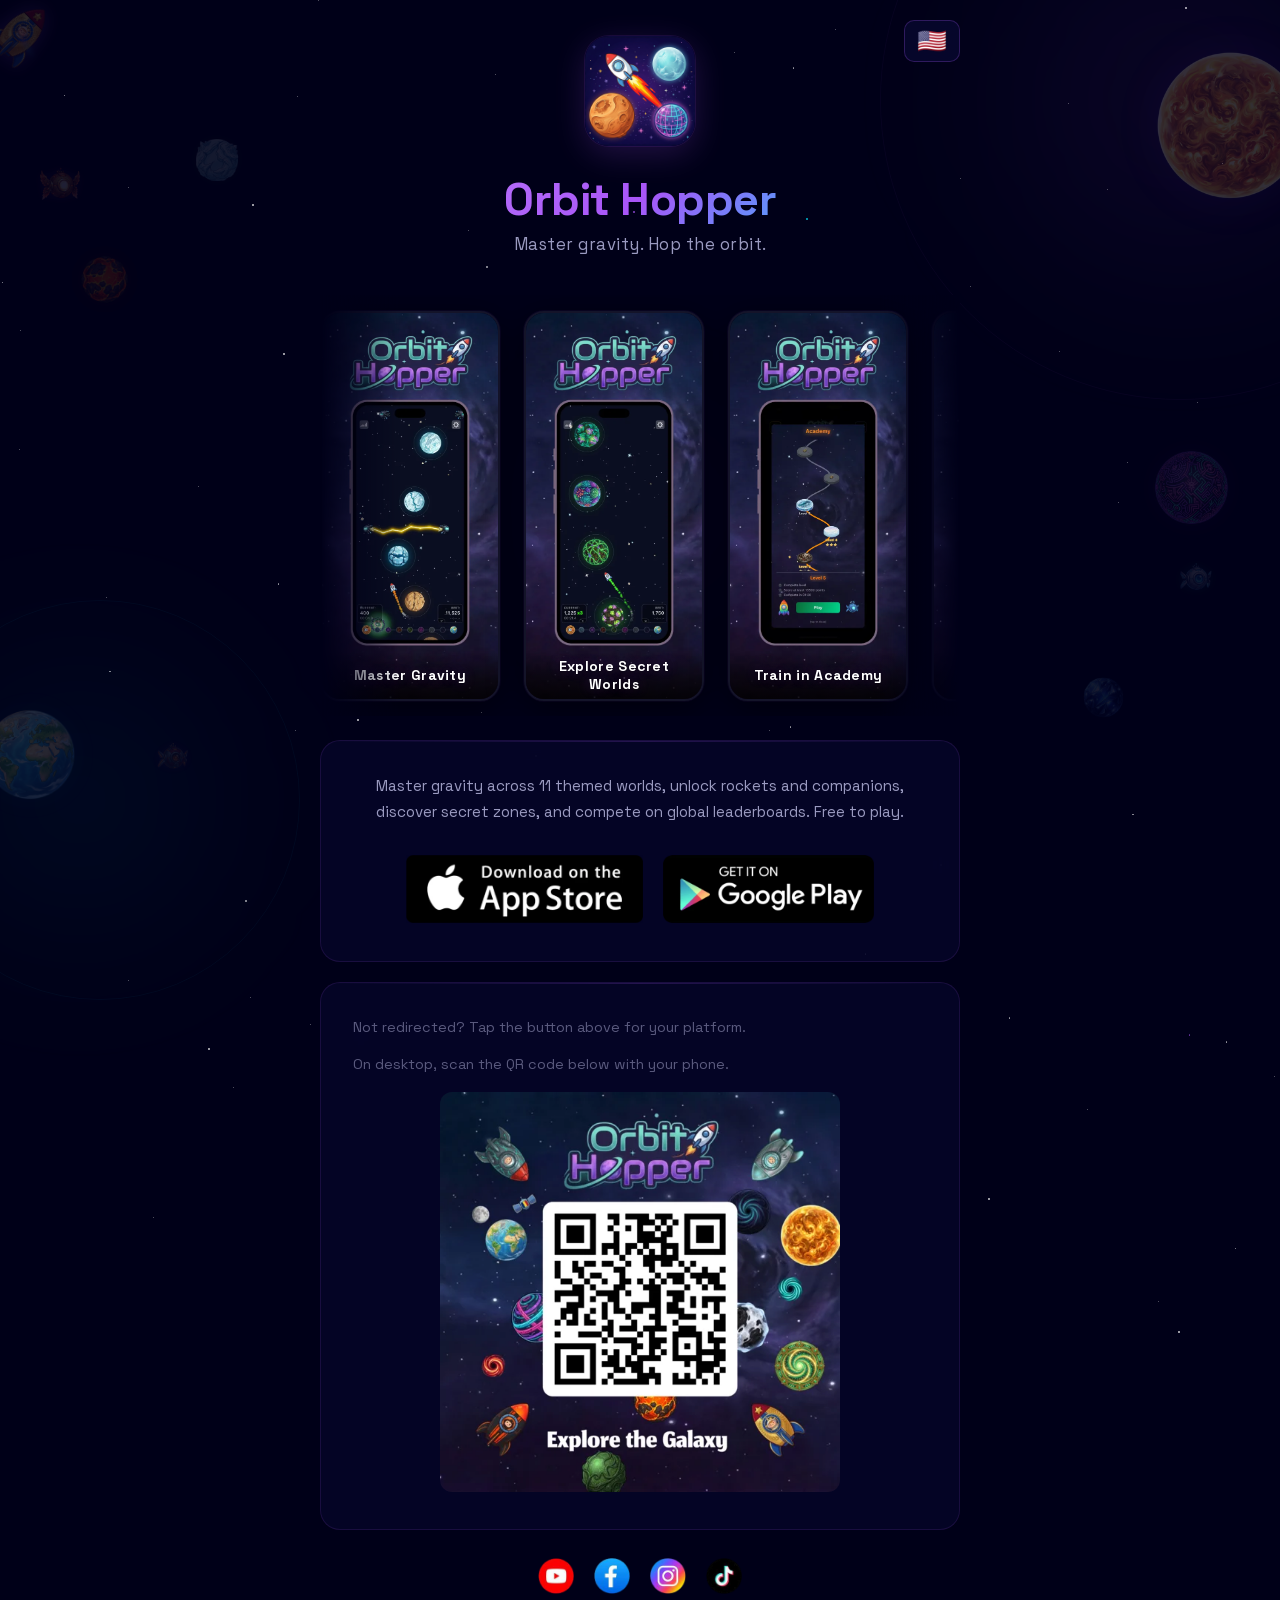
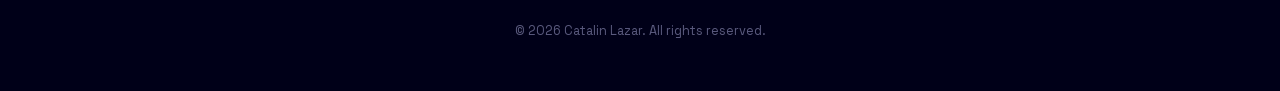
==== commit 38a6c276: "social buttons" ====
--- a/index.html
+++ b/index.html
@@ -22,6 +22,7 @@
     <meta name="twitter:image" content="https://orbit-hopper.com/assets/og-image.jpg">
     <link rel="stylesheet" href="fonts.css">
     <link rel="stylesheet" href="carousel.css">
+    <link rel="stylesheet" href="social.css">
     <link rel="preload" as="image" href="assets/logo.png">
     <link rel="preload" as="image" href="assets/screenshot-1-540w.webp" type="image/webp">
     <style>
@@ -616,6 +617,21 @@
                 </picture>
             </div>
 
+            <div class="social-links">
+                <a href="https://www.youtube.com/@OrbitHopper" target="_blank" rel="noopener" aria-label="YouTube">
+                    <img src="assets/social/youtube.png" alt="YouTube" width="36" height="36" loading="lazy">
+                </a>
+                <a href="https://www.facebook.com/profile.php?id=61577514526956" target="_blank" rel="noopener" aria-label="Facebook">
+                    <img src="assets/social/facebook.png" alt="Facebook" width="36" height="36" loading="lazy">
+                </a>
+                <a href="https://www.instagram.com/orbithoppergame/" target="_blank" rel="noopener" aria-label="Instagram">
+                    <img src="assets/social/instagram.png" alt="Instagram" width="36" height="36" loading="lazy">
+                </a>
+                <a href="https://www.tiktok.com/@orbithoppergame" target="_blank" rel="noopener" aria-label="TikTok">
+                    <img src="assets/social/tiktok.png" alt="TikTok" width="36" height="36" loading="lazy">
+                </a>
+            </div>
+
             <p class="footer" data-i18n="footer">&copy; 2026 Catalin Lazar. All rights reserved.</p>
         </div>
     </div>
--- a/social.css
+++ b/social.css
@@ -0,0 +1,31 @@
+/* ===== SOCIAL LINKS (shared across pages) ===== */
+.social-links {
+    display: flex;
+    justify-content: center;
+    flex-wrap: wrap;
+    gap: 1.25rem;
+    margin: 1.5rem 0 0.25rem;
+    padding: 4px 0;
+}
+.social-links a {
+    display: inline-block;
+    line-height: 0;
+    transition: transform 0.3s ease, filter 0.3s ease;
+    text-decoration: none;
+}
+.social-links a:hover,
+.social-links a:focus-visible {
+    transform: translateY(-3px) scale(1.08);
+    filter: drop-shadow(0 4px 12px rgba(168, 85, 247, 0.4));
+    text-decoration: none;
+    outline: none;
+}
+.social-links img {
+    display: block;
+    width: 36px;
+    height: 36px;
+}
+@media (max-width: 640px) {
+    .social-links { gap: 1rem; }
+    .social-links img { width: 34px; height: 34px; }
+}
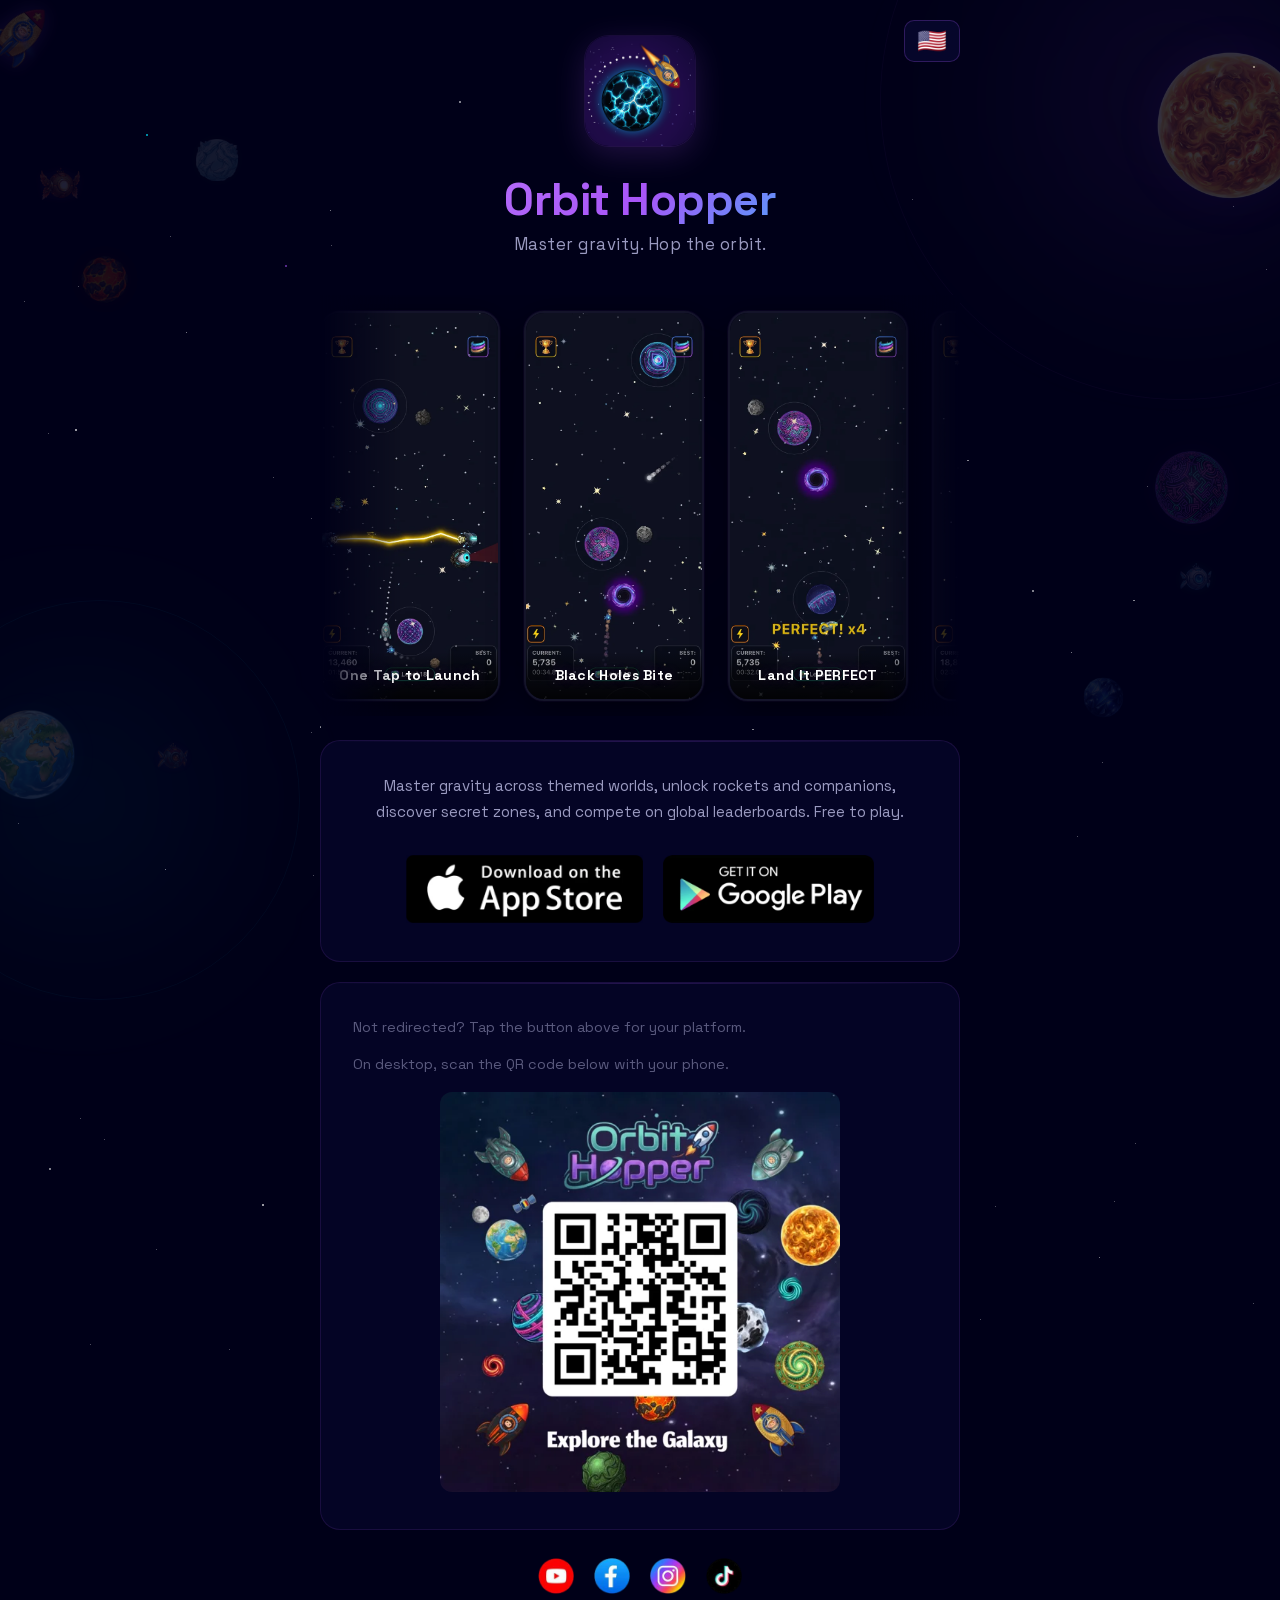
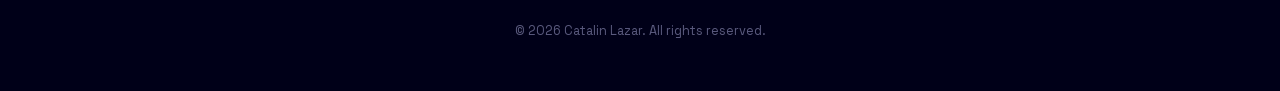
==== commit b6dfcef9: "new icon and screenshots Co-Authored-By: Claude Opus 5.5 <noreply@anthropic.com>" ====
--- a/index.html
+++ b/index.html
@@ -8,17 +8,17 @@
     <link rel="apple-touch-icon" sizes="180x180" href="assets/logo.png">
     <meta name="theme-color" content="#000018">
     <title>Orbit Hopper - Physics Arcade Space Adventure</title>
-    <meta name="description" content="Orbit Hopper — a physics-based arcade space game. Master gravity across 11 themed worlds, unlock rockets and companions, and compete on global leaderboards. Free on iOS and Android.">
+    <meta name="description" content="Orbit Hopper — a physics-based arcade space game. Master gravity across themed worlds, unlock rockets and companions, and compete on global leaderboards. Free on iOS and Android.">
     <link rel="canonical" href="https://orbit-hopper.com/">
     <meta property="og:type" content="website">
     <meta property="og:url" content="https://orbit-hopper.com/">
     <meta property="og:title" content="Orbit Hopper - Physics Arcade Space Adventure">
-    <meta property="og:description" content="Master gravity across 11 themed worlds. Free on iOS and Android.">
+    <meta property="og:description" content="Master gravity across themed worlds. Free on iOS and Android.">
     <meta property="og:image" content="https://orbit-hopper.com/assets/og-image.jpg">
     <meta property="og:image:alt" content="Orbit Hopper — Master gravity. Hop the orbit.">
     <meta name="twitter:card" content="summary_large_image">
     <meta name="twitter:title" content="Orbit Hopper - Physics Arcade Space Adventure">
-    <meta name="twitter:description" content="Master gravity across 11 themed worlds. Free on iOS and Android.">
+    <meta name="twitter:description" content="Master gravity across themed worlds. Free on iOS and Android.">
     <meta name="twitter:image" content="https://orbit-hopper.com/assets/og-image.jpg">
     <link rel="stylesheet" href="fonts.css">
     <link rel="stylesheet" href="carousel.css">
@@ -574,14 +574,14 @@
             <!-- Screenshot Carousel -->
             <div class="carousel-section">
                 <div class="carousel-track" id="carousel-track">
-                    <div class="carousel-item"><div class="carousel-frame"><picture><source type="image/webp" srcset="assets/screenshot-1-540w.webp"><img src="assets/screenshot-1.png" alt="Master Gravity" loading="lazy"></picture><span class="carousel-caption" data-i18n="ss_1">Master Gravity</span></div></div>
-                    <div class="carousel-item"><div class="carousel-frame"><picture><source type="image/webp" srcset="assets/screenshot-2-540w.webp"><img src="assets/screenshot-2.png" alt="Explore Secret Worlds" loading="lazy"></picture><span class="carousel-caption" data-i18n="ss_2">Explore Secret Worlds</span></div></div>
-                    <div class="carousel-item"><div class="carousel-frame"><picture><source type="image/webp" srcset="assets/screenshot-3-540w.webp"><img src="assets/screenshot-3.png" alt="Train in Academy" loading="lazy"></picture><span class="carousel-caption" data-i18n="ss_3">Train in Academy</span></div></div>
-                    <div class="carousel-item"><div class="carousel-frame"><picture><source type="image/webp" srcset="assets/screenshot-4-540w.webp"><img src="assets/screenshot-4.png" alt="Complete Events" loading="lazy"></picture><span class="carousel-caption" data-i18n="ss_4">Complete Events</span></div></div>
-                    <div class="carousel-item"><div class="carousel-frame"><picture><source type="image/webp" srcset="assets/screenshot-5-540w.webp"><img src="assets/screenshot-5.png" alt="Unlock Your Potential" loading="lazy"></picture><span class="carousel-caption" data-i18n="ss_5">Unlock Your Potential</span></div></div>
-                    <div class="carousel-item"><div class="carousel-frame"><picture><source type="image/webp" srcset="assets/screenshot-6-540w.webp"><img src="assets/screenshot-6.png" alt="Take Risks" loading="lazy"></picture><span class="carousel-caption" data-i18n="ss_6">Take Risks</span></div></div>
-                    <div class="carousel-item"><div class="carousel-frame"><picture><source type="image/webp" srcset="assets/screenshot-7-540w.webp"><img src="assets/screenshot-7.png" alt="Find New Friends" loading="lazy"></picture><span class="carousel-caption" data-i18n="ss_7">Find New Friends</span></div></div>
-                    <div class="carousel-item"><div class="carousel-frame"><picture><source type="image/webp" srcset="assets/screenshot-8-540w.webp"><img src="assets/screenshot-8.png" alt="Find Your Way Home" loading="lazy"></picture><span class="carousel-caption" data-i18n="ss_8">Find Your Way Home</span></div></div>
+                    <div class="carousel-item"><div class="carousel-frame"><picture><source type="image/webp" srcset="assets/screenshot-1-540w.webp"><img src="assets/screenshot-1.png" alt="One Tap to Launch" loading="lazy"></picture><span class="carousel-caption" data-i18n="ss_1">One Tap to Launch</span></div></div>
+                    <div class="carousel-item"><div class="carousel-frame"><picture><source type="image/webp" srcset="assets/screenshot-2-540w.webp"><img src="assets/screenshot-2.png" alt="Black Holes Bite" loading="lazy"></picture><span class="carousel-caption" data-i18n="ss_2">Black Holes Bite</span></div></div>
+                    <div class="carousel-item"><div class="carousel-frame"><picture><source type="image/webp" srcset="assets/screenshot-3-540w.webp"><img src="assets/screenshot-3.png" alt="Land It PERFECT" loading="lazy"></picture><span class="carousel-caption" data-i18n="ss_3">Land It PERFECT</span></div></div>
+                    <div class="carousel-item"><div class="carousel-frame"><picture><source type="image/webp" srcset="assets/screenshot-4-540w.webp"><img src="assets/screenshot-4.png" alt="Hop Planet to Planet" loading="lazy"></picture><span class="carousel-caption" data-i18n="ss_4">Hop Planet to Planet</span></div></div>
+                    <div class="carousel-item"><div class="carousel-frame"><picture><source type="image/webp" srcset="assets/screenshot-5-540w.webp"><img src="assets/screenshot-5.png" alt="Reach the Finish" loading="lazy"></picture><span class="carousel-caption" data-i18n="ss_5">Reach the Finish</span></div></div>
+                    <div class="carousel-item"><div class="carousel-frame"><picture><source type="image/webp" srcset="assets/screenshot-6-540w.webp"><img src="assets/screenshot-6.png" alt="Dodge Everything" loading="lazy"></picture><span class="carousel-caption" data-i18n="ss_6">Dodge Everything</span></div></div>
+                    <div class="carousel-item"><div class="carousel-frame"><picture><source type="image/webp" srcset="assets/screenshot-7-540w.webp"><img src="assets/screenshot-7.png" alt="So Close" loading="lazy"></picture><span class="carousel-caption" data-i18n="ss_7">So Close</span></div></div>
+                    <div class="carousel-item"><div class="carousel-frame"><picture><source type="image/webp" srcset="assets/screenshot-8-540w.webp"><img src="assets/screenshot-8.png" alt="Aim with Gravity" loading="lazy"></picture><span class="carousel-caption" data-i18n="ss_8">Aim with Gravity</span></div></div>
                 </div>
             </div>
 
@@ -590,7 +590,7 @@
                     <span class="spinner"></span> <span data-i18n="redirecting">Redirecting you to the store...</span>
                 </p>
 
-                <p style="margin-bottom: 1.5rem;" data-i18n="download_desc">Master gravity across 11 themed worlds, unlock rockets and companions, discover secret zones, and compete on global leaderboards. Free to play.</p>
+                <p style="margin-bottom: 1.5rem;" data-i18n="download_desc">Master gravity across themed worlds, unlock rockets and companions, discover secret zones, and compete on global leaderboards. Free to play.</p>
 
                 <div class="store-buttons">
                     <a id="btn-appstore" class="store-btn" href="#" target="_blank" rel="noopener" aria-label="Download on the App Store">
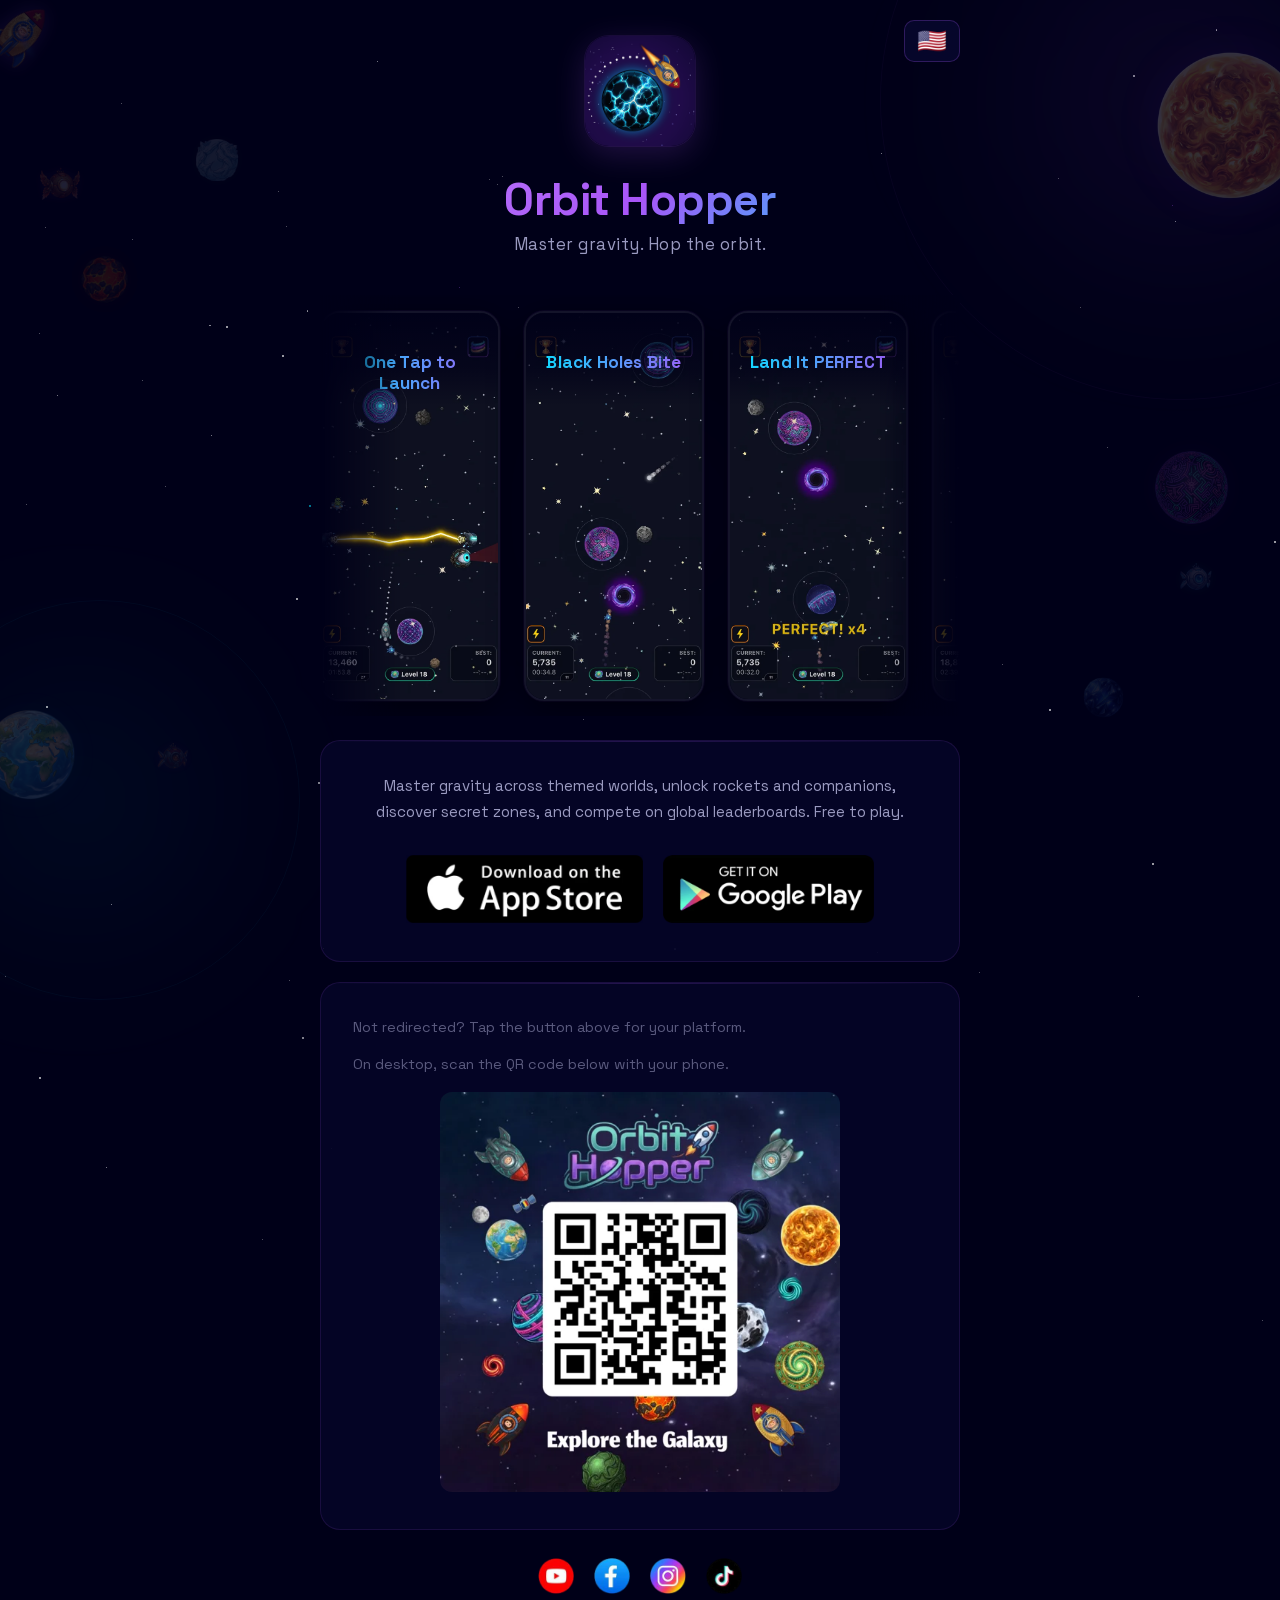
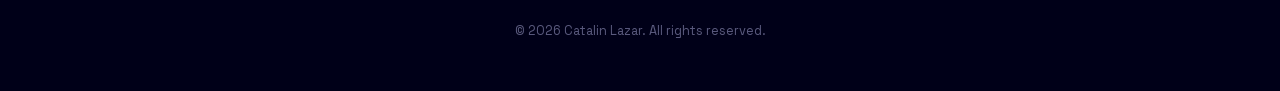
==== commit 2f22b1e7: "social ref links Co-Authored-By: Claude Opus 5.5 <noreply@anthropic.com>" ====
--- a/index.html
+++ b/index.html
@@ -639,8 +639,22 @@
     <script type="module">
         import { getIsAvailable } from './firebase-config.js';
 
-        const APP_STORE_URL = 'https://apps.apple.com/app/id6759779021';
-        const PLAY_STORE_URL = 'https://play.google.com/store/apps/details?id=com.orbithop.orbit_hop';
+        const APP_STORE_BASE = 'https://apps.apple.com/app/id6759779021';
+        const PLAY_STORE_BASE = 'https://play.google.com/store/apps/details?id=com.orbithop.orbit_hop';
+
+        // App Store Connect -> App Analytics -> Acquisition -> Campaigns: the "pt" value
+        // of any generated campaign link. Without it Apple ignores the campaign token.
+        const APP_STORE_PROVIDER_TOKEN = '';
+
+        // Forward ?ref= to the stores so installs (not just visits) are attributed:
+        // Play Console / Firebase read utm_* from "referrer", App Store Connect reads "ct".
+        const ref = new URLSearchParams(window.location.search).get('ref');
+        const APP_STORE_URL = ref && APP_STORE_PROVIDER_TOKEN
+            ? `${APP_STORE_BASE}?pt=${APP_STORE_PROVIDER_TOKEN}&ct=${encodeURIComponent(ref)}&mt=8`
+            : APP_STORE_BASE;
+        const PLAY_STORE_URL = ref
+            ? `${PLAY_STORE_BASE}&referrer=${encodeURIComponent(`utm_source=${ref}&utm_medium=social`)}`
+            : PLAY_STORE_BASE;
 
         const ua = navigator.userAgent || navigator.vendor || window.opera;
         const isIOS = /iPad|iPhone|iPod/.test(ua) && !window.MSStream;
--- a/carousel.css
+++ b/carousel.css
@@ -78,26 +78,38 @@
 }
 
 /* ===== SCREENSHOT CAPTIONS ===== */
+/* Captions sit in the empty starfield at the top of each shot, clear of the
+   game HUD, over a dark fade so they read on any frame. */
+.carousel-frame::after,
+.lightbox-content::after {
+    content: '';
+    position: absolute;
+    top: 0;
+    left: 0;
+    right: 0;
+    height: 24%;
+    background: linear-gradient(to bottom, rgba(0,0,24,0.95) 0%, rgba(0,0,24,0.6) 60%, transparent 100%);
+    pointer-events: none;
+    z-index: 1;
+}
 .carousel-caption,
 .lightbox-caption {
     position: absolute;
-    bottom: 0;
+    top: 0;
     left: 0;
     right: 0;
-    height: 12%;
-    display: flex;
-    align-items: center;
-    justify-content: center;
-    padding: 0 8%;
+    z-index: 2;
+    padding: 22% 6% 0;
     text-align: center;
     font-family: 'Space Grotesk', -apple-system, BlinkMacSystemFont, 'Segoe UI', Roboto, sans-serif;
-    font-size: 14px;
-    font-weight: 700;
-    color: #fff;
-    line-height: 1.3;
-    letter-spacing: 0.3px;
-    background: linear-gradient(to top, rgba(0,0,0,0.85) 0%, rgba(0,0,0,0.4) 60%, transparent 100%);
-    text-shadow: 0 1px 4px rgba(0,0,0,0.7), 0 0 12px rgba(168,85,247,0.3);
+    font-size: 17px;
+    font-weight: 800;
+    line-height: 1.25;
+    letter-spacing: 0.2px;
+    background: linear-gradient(90deg, #00e5ff, #a855f7);
+    -webkit-background-clip: text;
+    background-clip: text;
+    color: transparent;
     pointer-events: none;
     word-wrap: break-word;
     overflow-wrap: break-word;
@@ -143,7 +155,8 @@
     transform: scale(1);
 }
 .lightbox-caption {
-    font-size: 24px;
+    font-size: 28px;
+    padding-top: 12%;
 }
 .lightbox-content img {
     max-height: 90vh;
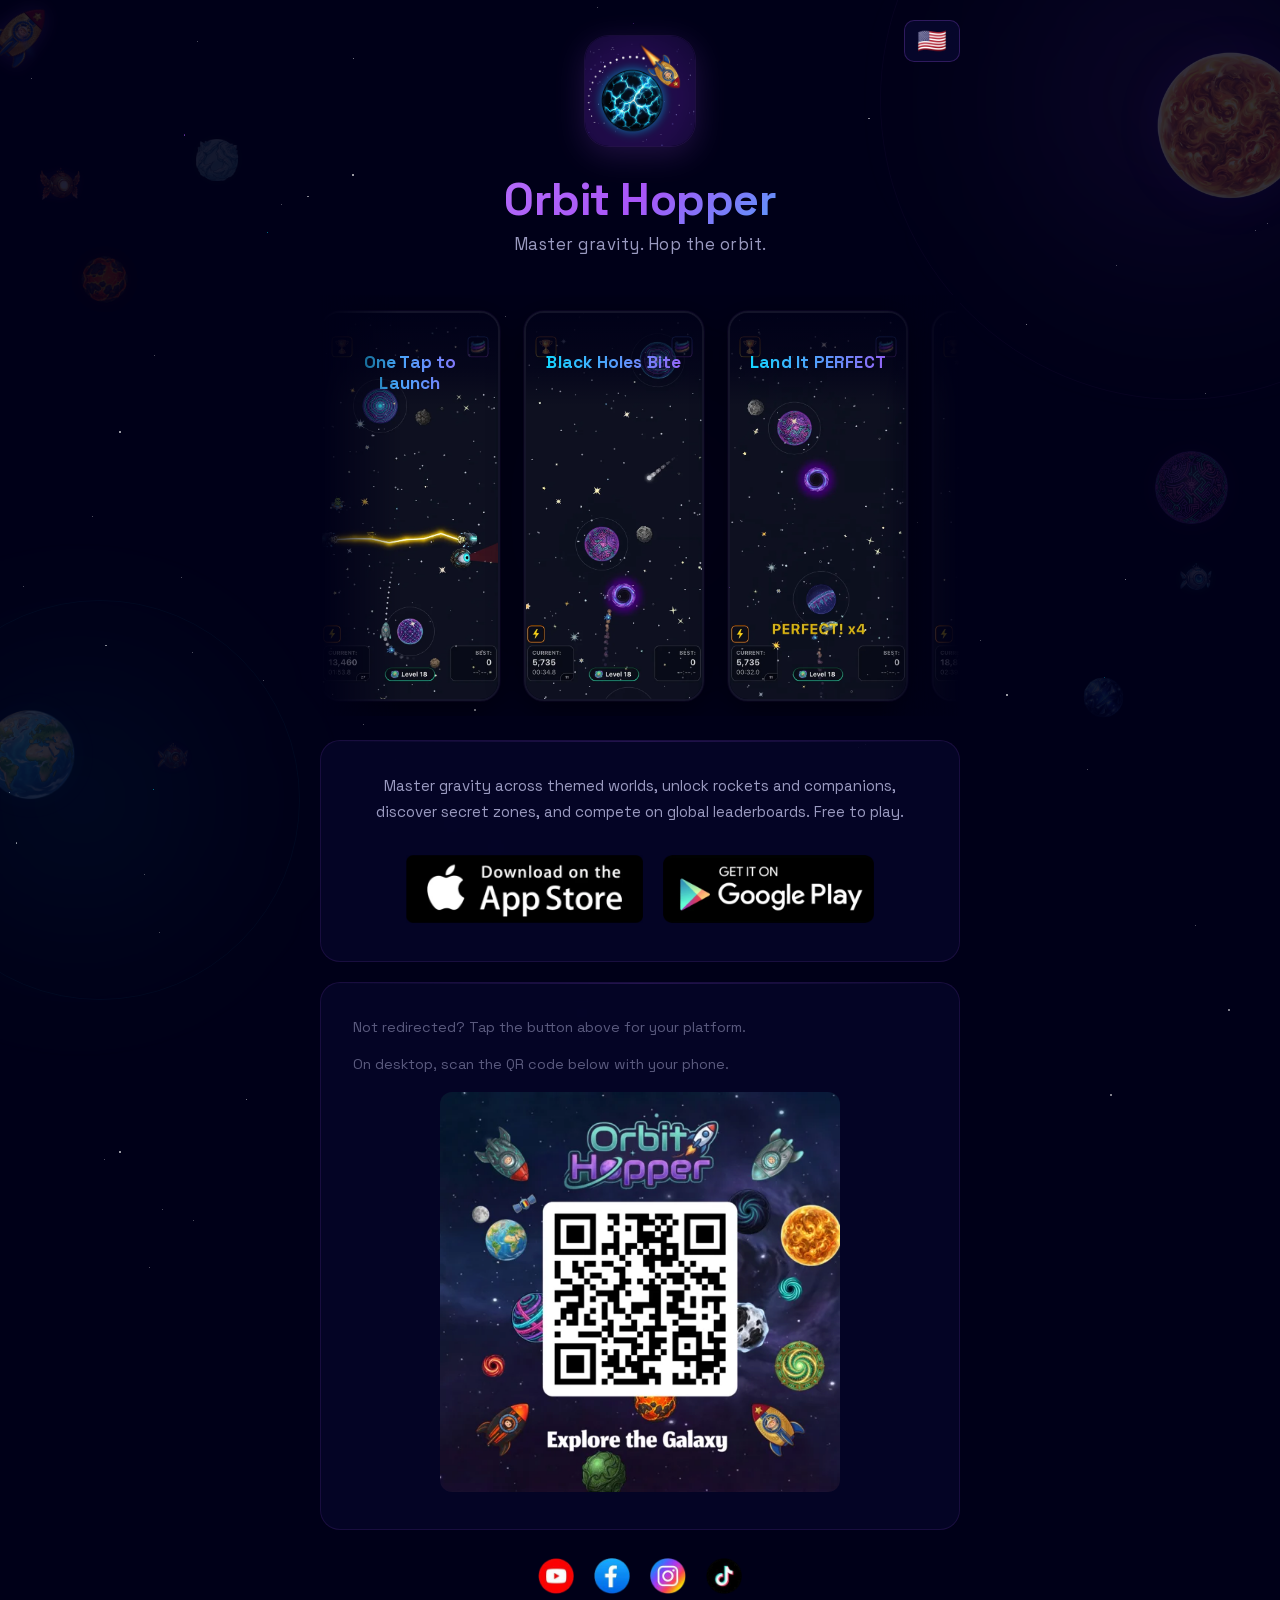
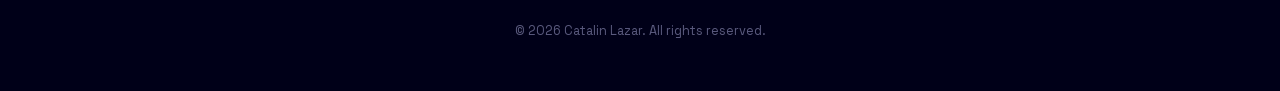
==== commit 3333b7a9: "no store redirect for crawlers Co-Authored-By: Claude Opus 5.5 <noreply@anthropic.com>" ====
--- a/index.html
+++ b/index.html
@@ -659,6 +659,9 @@
         const ua = navigator.userAgent || navigator.vendor || window.opera;
         const isIOS = /iPad|iPhone|iPod/.test(ua) && !window.MSStream;
         const isAndroid = /android/i.test(ua);
+        // Link-preview crawlers (YouTube, Facebook, Google) often send a mobile UA; redirecting
+        // them makes the link show the store's favicon and title instead of ours.
+        const isBot = /bot|crawl|spider|slurp|facebookexternalhit|Google-|preview/i.test(ua);
 
         document.getElementById('btn-appstore').href = APP_STORE_URL;
         document.getElementById('btn-playstore').href = PLAY_STORE_URL;
@@ -682,6 +685,8 @@
                 tagline.setAttribute('data-i18n', 'unavailable_banner');
                 tagline.classList.add('unavailable');
             }
+        } else if (isBot) {
+            // Leave crawlers on the page so previews use our own icon and meta tags.
         } else if (isIOS && APP_STORE_URL !== '#') {
             redirectToStore(APP_STORE_URL);
         } else if (isAndroid && PLAY_STORE_URL !== '#') {
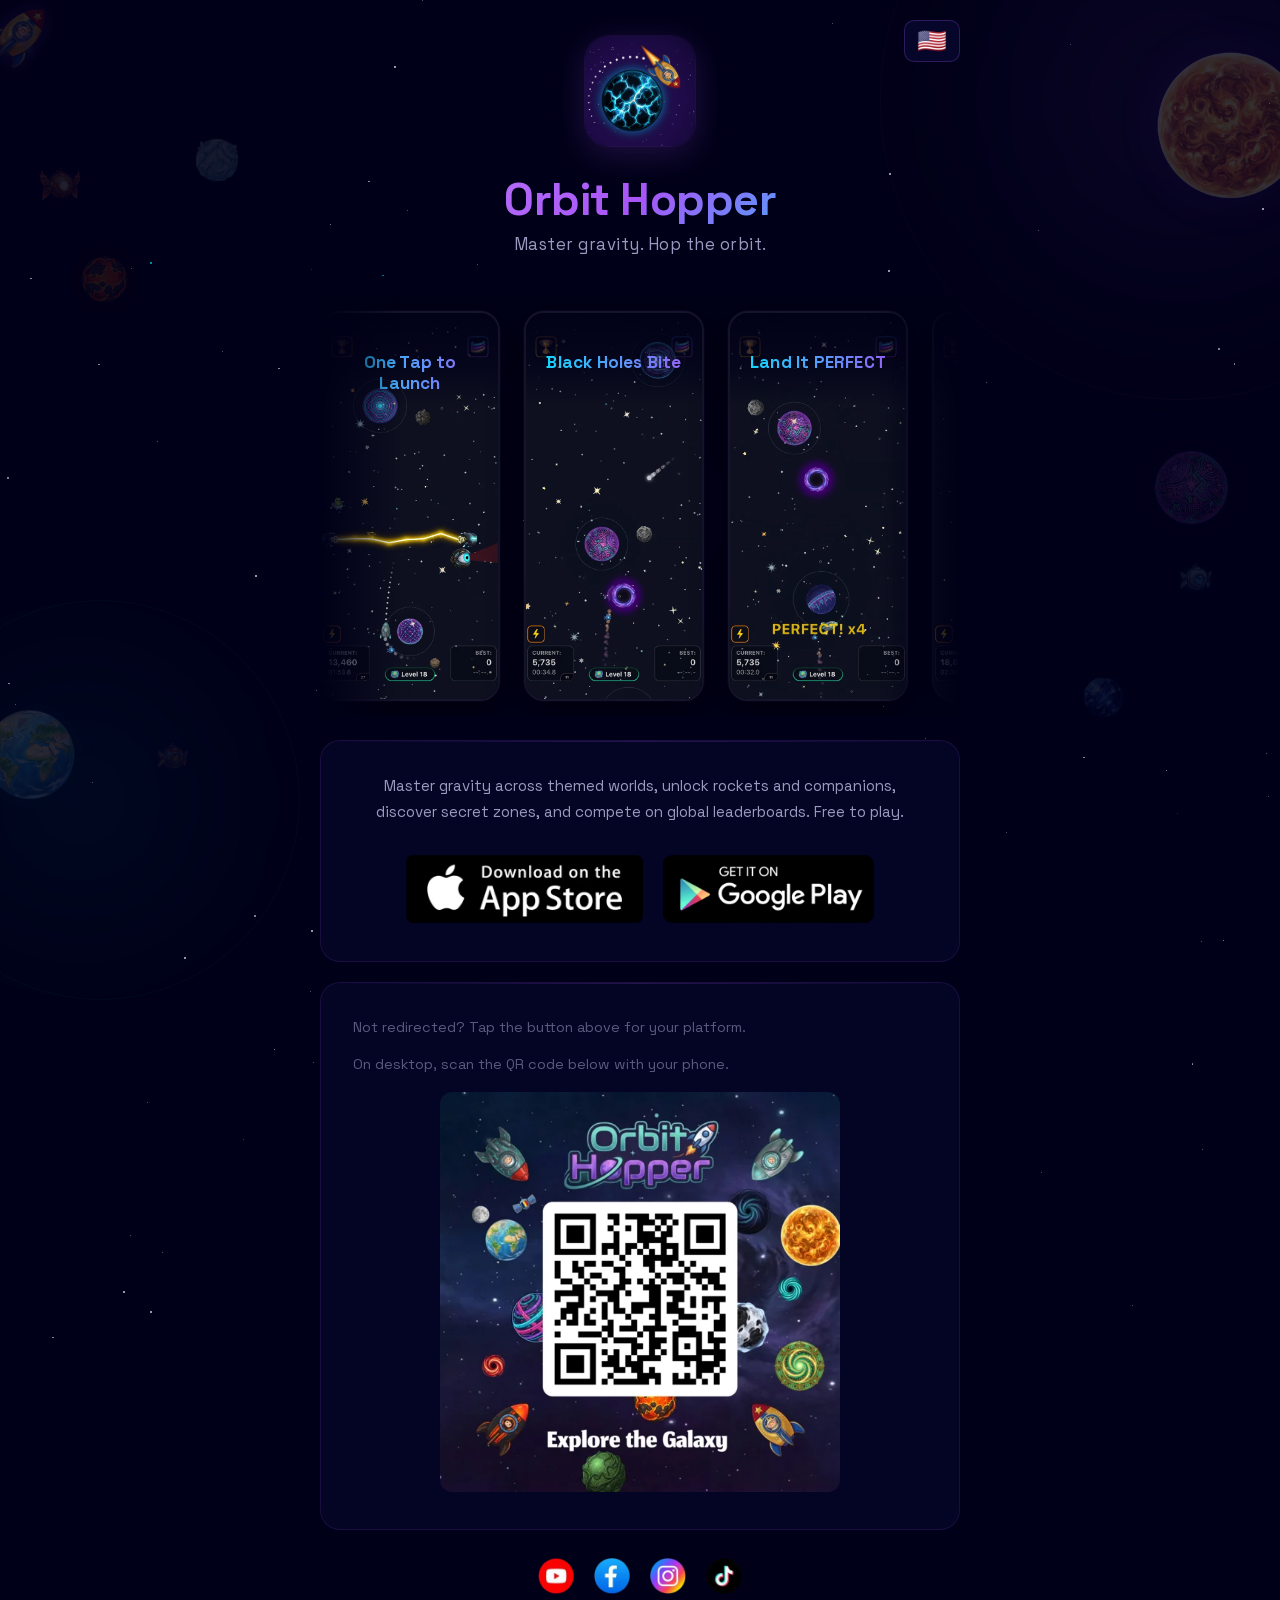
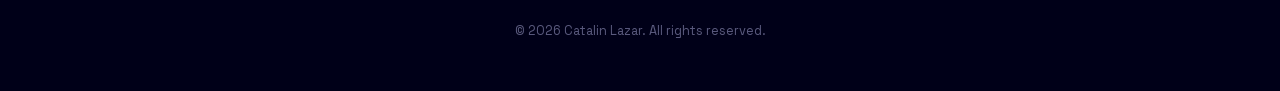
==== commit 6cf80e66: "app store campaign token Co-Authored-By: Claude Opus 5.5 <noreply@anthropic.com>" ====
--- a/index.html
+++ b/index.html
@@ -639,12 +639,12 @@
     <script type="module">
         import { getIsAvailable } from './firebase-config.js';
 
-        const APP_STORE_BASE = 'https://apps.apple.com/app/id6759779021';
+        const APP_STORE_BASE = 'https://apps.apple.com/app/apple-store/id6759779021';
         const PLAY_STORE_BASE = 'https://play.google.com/store/apps/details?id=com.orbithop.orbit_hop';
 
         // App Store Connect -> App Analytics -> Acquisition -> Campaigns: the "pt" value
         // of any generated campaign link. Without it Apple ignores the campaign token.
-        const APP_STORE_PROVIDER_TOKEN = '';
+        const APP_STORE_PROVIDER_TOKEN = '128597415';
 
         // Forward ?ref= to the stores so installs (not just visits) are attributed:
         // Play Console / Firebase read utm_* from "referrer", App Store Connect reads "ct".
